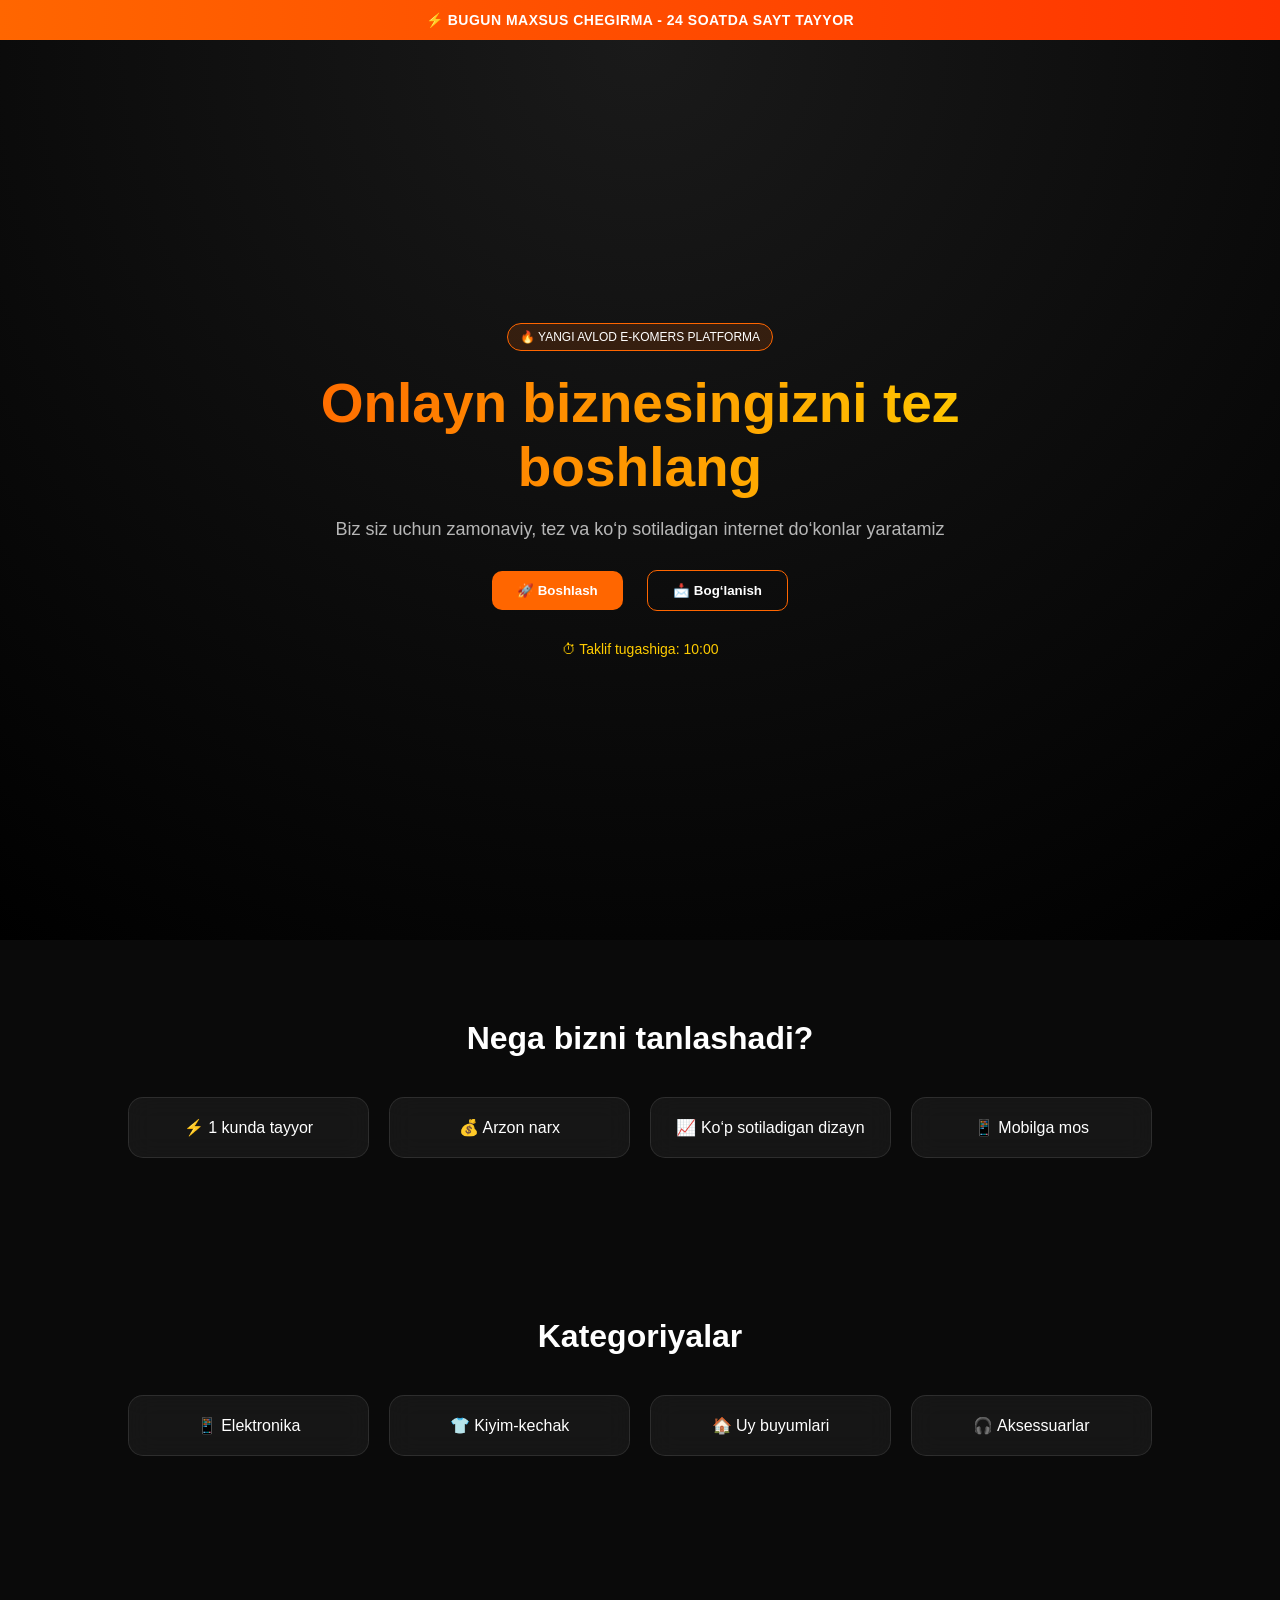
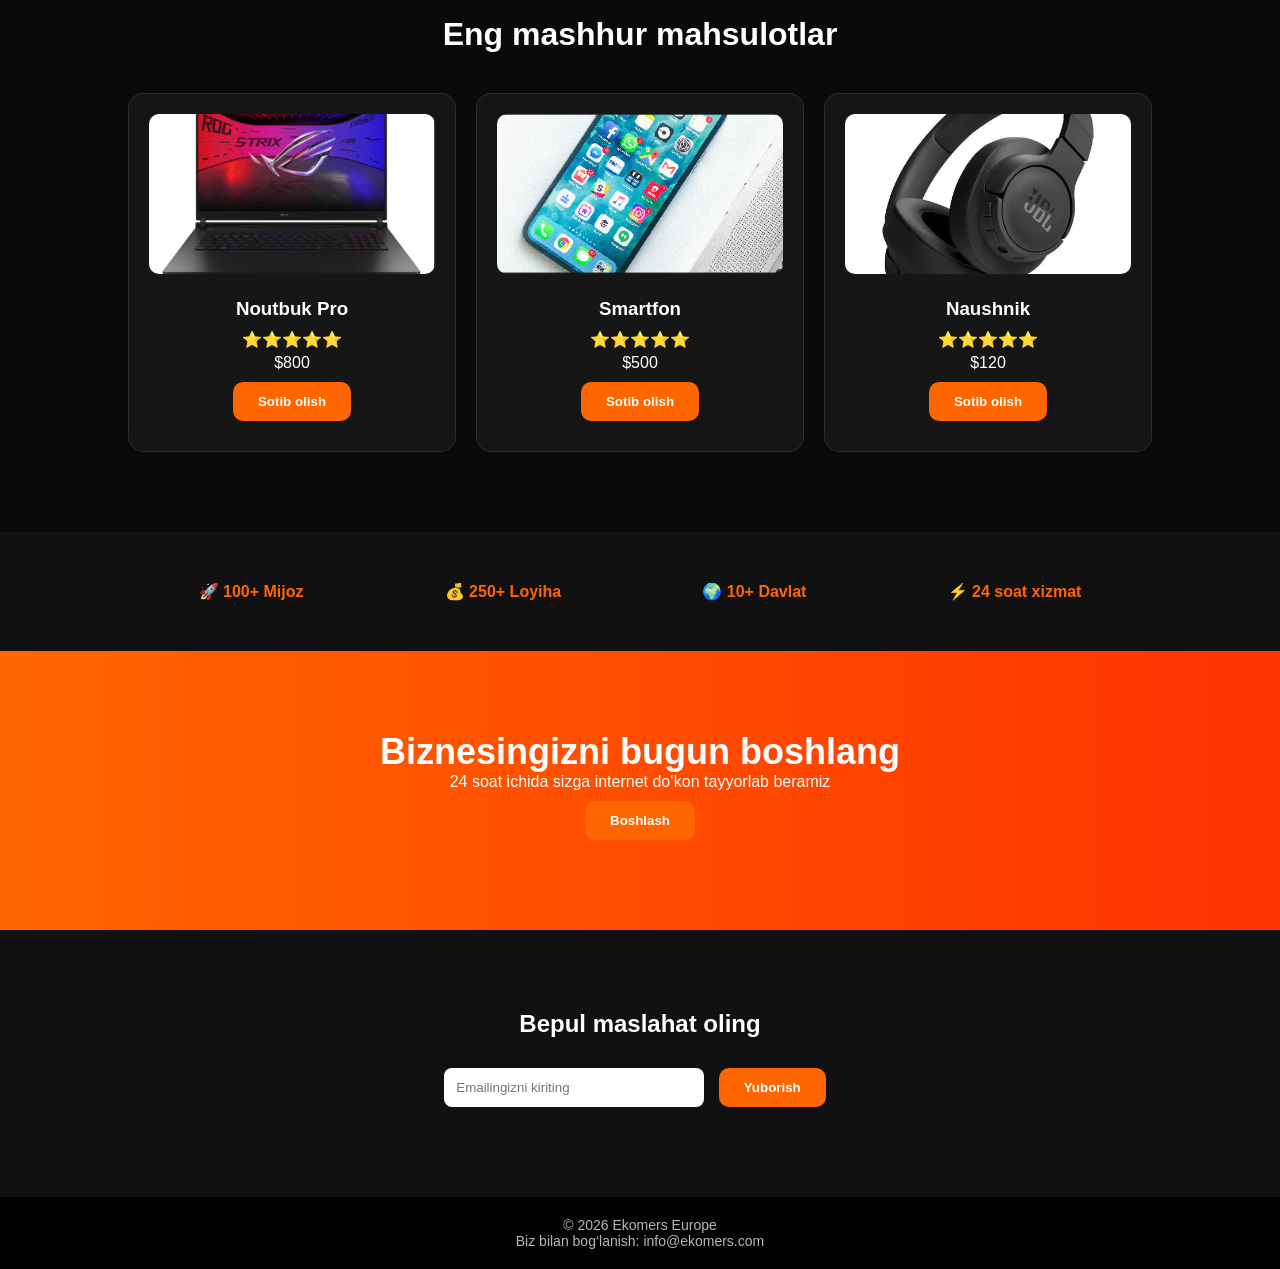
==== index.html @ 68f524a0 "initial commit" ====
<!DOCTYPE html>
<html lang="uz">
<head>
<meta charset="UTF-8">
<title>Ekomers Europe - Biznes Platforma</title>
<link rel="stylesheet" href="main.css">
</head>

<body>

<div class="topbar">
  ⚡ BUGUN MAXSUS CHEGIRMA - 24 SOATDA SAYT TAYYOR
</div>

<section class="hero">

  <div class="hero-content">

    <div class="badge">🔥 YANGI AVLOD E-KOMERS PLATFORMA</div>

    <h1>Onlayn biznesingizni tez boshlang</h1>

    <p>Biz siz uchun zamonaviy, tez va ko‘p sotiladigan internet do‘konlar yaratamiz</p>

    <div class="hero-actions">
      <button onclick="scrollDown()">🚀 Boshlash</button>
      <button class="outline" onclick="contact()">📩 Bog‘lanish</button>
    </div>

    <div class="countdown">
      ⏱ Taklif tugashiga: <span id="timer">10:00</span>
    </div>

  </div>

</section>

<section class="section">
  <h2>Nega bizni tanlashadi?</h2>

  <div class="grid">

    <div class="card">⚡ 1 kunda tayyor</div>
    <div class="card">💰 Arzon narx</div>
    <div class="card">📈 Ko‘p sotiladigan dizayn</div>
    <div class="card">📱 Mobilga mos</div>

  </div>
</section>

<section class="section">
  <h2>Kategoriyalar</h2>

  <div class="grid">

    <div class="card">📱 Elektronika</div>
    <div class="card">👕 Kiyim-kechak</div>
    <div class="card">🏠 Uy buyumlari</div>
    <div class="card">🎧 Aksessuarlar</div>

  </div>
</section>

<section class="section">
  <h2>Eng mashhur mahsulotlar</h2>

  <div class="grid">

    <div class="product">
      <img src="/1.png">
      <h3>Noutbuk Pro</h3>
      <div class="rating">⭐⭐⭐⭐⭐</div>
      <p>$800</p>
      <button onclick="buy('Noutbuk Pro')">Sotib olish</button>
    </div>

    <div class="product">
      <img src="/2.png">
      <h3>Smartfon</h3>
      <div class="rating">⭐⭐⭐⭐⭐</div>
      <p>$500</p>
      <button onclick="buy('Smartfon')">Sotib olish</button>
    </div>

    <div class="product">
      <img src="/3.png">
      <h3>Naushnik</h3>
      <div class="rating">⭐⭐⭐⭐⭐</div>
      <p>$120</p>
      <button onclick="buy('Naushnik')">Sotib olish</button>
    </div>

  </div>
</section>

<section class="stats">
  <div>🚀 100+ Mijoz</div>
  <div>💰 250+ Loyiha</div>
  <div>🌍 10+ Davlat</div>
  <div>⚡ 24 soat xizmat</div>
</section>

<section class="cta">
  <h2>Biznesingizni bugun boshlang</h2>
  <p>24 soat ichida sizga internet do‘kon tayyorlab beramiz</p>
  <button onclick="contact()">Boshlash</button>
</section>

<section class="lead">
  <h2>Bepul maslahat oling</h2>

  <div class="form">
    <input type="email" placeholder="Emailingizni kiriting">
    <button onclick="lead()">Yuborish</button>
  </div>

</section>

<footer>
  <p>© 2026 Ekomers Europe</p>
  <p>Biz bilan bog‘lanish: info@ekomers.com</p>
</footer>

<div id="popup" class="popup"></div>

<script src="script.js"></script>

</body>
</html>
---- main.css ----
* {
  margin: 0;
  padding: 0;
  box-sizing: border-box;
  font-family: Arial, sans-serif;
}

body {
  background: #0a0a0a;
  color: white;
}

.topbar {
  background: linear-gradient(90deg, #ff6600, #ff3300);
  text-align: center;
  padding: 12px;
  font-weight: bold;
  font-size: 14px;
  letter-spacing: 0.5px;
}

.hero {
  height: 100vh;
  display: flex;
  justify-content: center;
  align-items: center;
  text-align: center;
  background: radial-gradient(circle at top, #1a1a1a, #000);
  padding: 20px;
}

.hero-content {
  max-width: 750px;
}

.hero h1 {
  font-size: 55px;
  background: linear-gradient(90deg, #ff6600, #ffcc00);
  -webkit-background-clip: text;
  -webkit-text-fill-color: transparent;
  margin: 20px 0;
}

.hero p {
  opacity: 0.7;
  font-size: 18px;
}

/* BADGE */
.badge {
  display: inline-block;
  padding: 6px 12px;
  background: rgba(255, 102, 0, 0.15);
  border: 1px solid #ff6600;
  border-radius: 20px;
  font-size: 12px;
}

.hero-actions {
  margin-top: 20px;
}

button {
  margin: 10px;
  padding: 12px 25px;
  border: none;
  background: #ff6600;
  color: white;
  border-radius: 10px;
  cursor: pointer;
  transition: 0.3s;
  font-weight: bold;
}

button:hover {
  transform: scale(1.05);
  background: #ff7a1a;
}

.outline {
  background: transparent;
  border: 1px solid #ff6600;
}

.countdown {
  margin-top: 20px;
  font-size: 14px;
  color: #ffcc00;
}

.section {
  padding: 80px 10%;
  text-align: center;
}

.section h2 {
  font-size: 32px;
  margin-bottom: 40px;
}

.grid {
  display: grid;
  grid-template-columns: repeat(auto-fit, minmax(220px, 1fr));
  gap: 20px;
}

.card, .product, .review {
  background: rgba(255, 255, 255, 0.05);
  backdrop-filter: blur(12px);
  border: 1px solid rgba(255, 255, 255, 0.1);
  padding: 20px;
  border-radius: 15px;
  transition: 0.3s;
}

.card:hover, .product:hover, .review:hover {
  transform: translateY(-10px);
  border-color: #ff6600;
}

.product img {
  width: 100%;
  height: 160px;
  object-fit: cover;
  border-radius: 10px;
  margin-bottom: 10px;
}

.product h3 {
  margin: 10px 0;
}

.rating {
  color: gold;
  margin-bottom: 5px;
}

.stats {
  display: flex;
  justify-content: space-around;
  padding: 50px 10%;
  background: #111;
  font-weight: bold;
  color: #ff6600;
  text-align: center;
}

.cta {
  background: linear-gradient(90deg, #ff6600, #ff3300);
  padding: 80px 20px;
  text-align: center;
}

.cta h2 {
  font-size: 36px;
}

.lead {
  padding: 80px 10%;
  text-align: center;
  background: #111;
}

.lead input {
  padding: 12px;
  width: 260px;
  border-radius: 8px;
  border: none;
  outline: none;
}

.form {
  margin-top: 20px;
}


footer {
  background: black;
  text-align: center;
  padding: 20px;
  font-size: 14px;
  opacity: 0.7;
}

.popup {
  position: fixed;
  bottom: 20px;
  right: 20px;
  background: #222;
  padding: 15px 20px;
  border-radius: 10px;
  display: none;
  border-left: 4px solid #ff6600;
}

@media (max-width: 768px) {
  .hero h1 {
    font-size: 35px;
  }

  .stats {
    flex-direction: column;
    gap: 15px;
  }
}
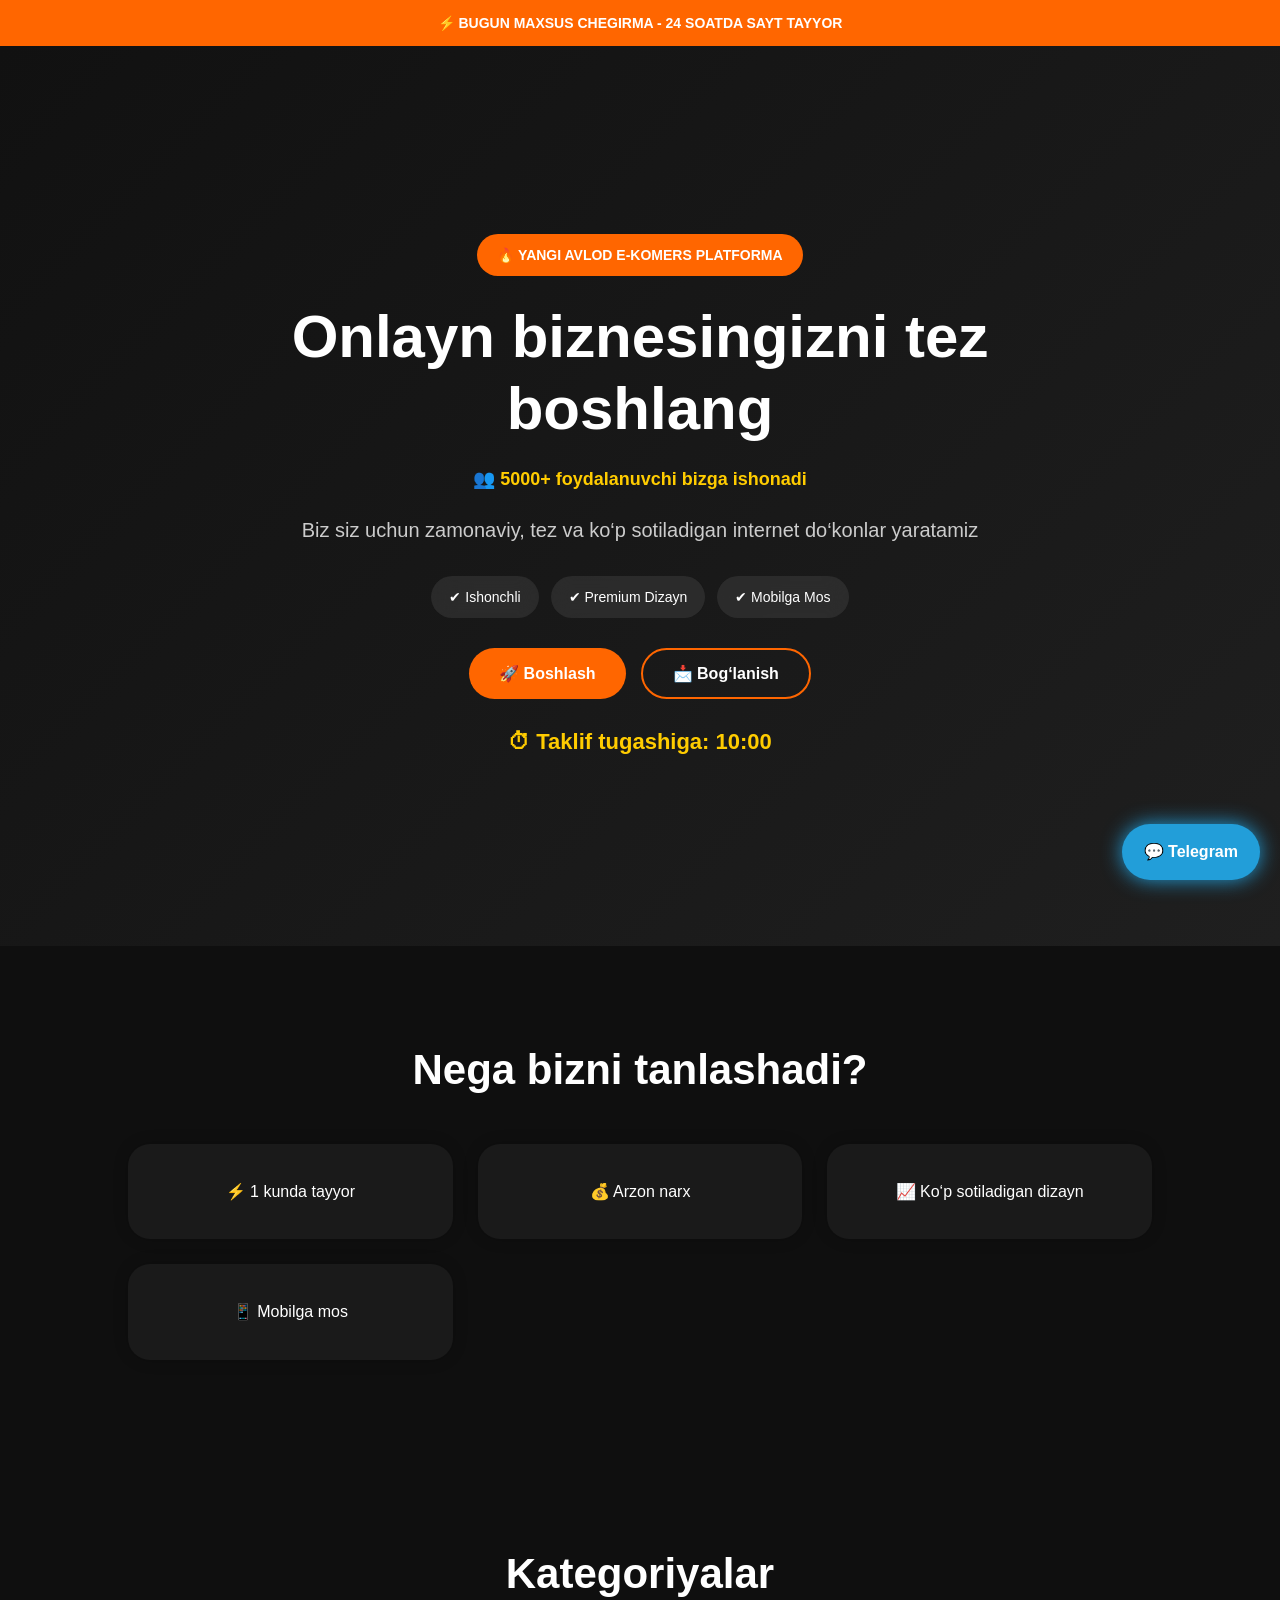
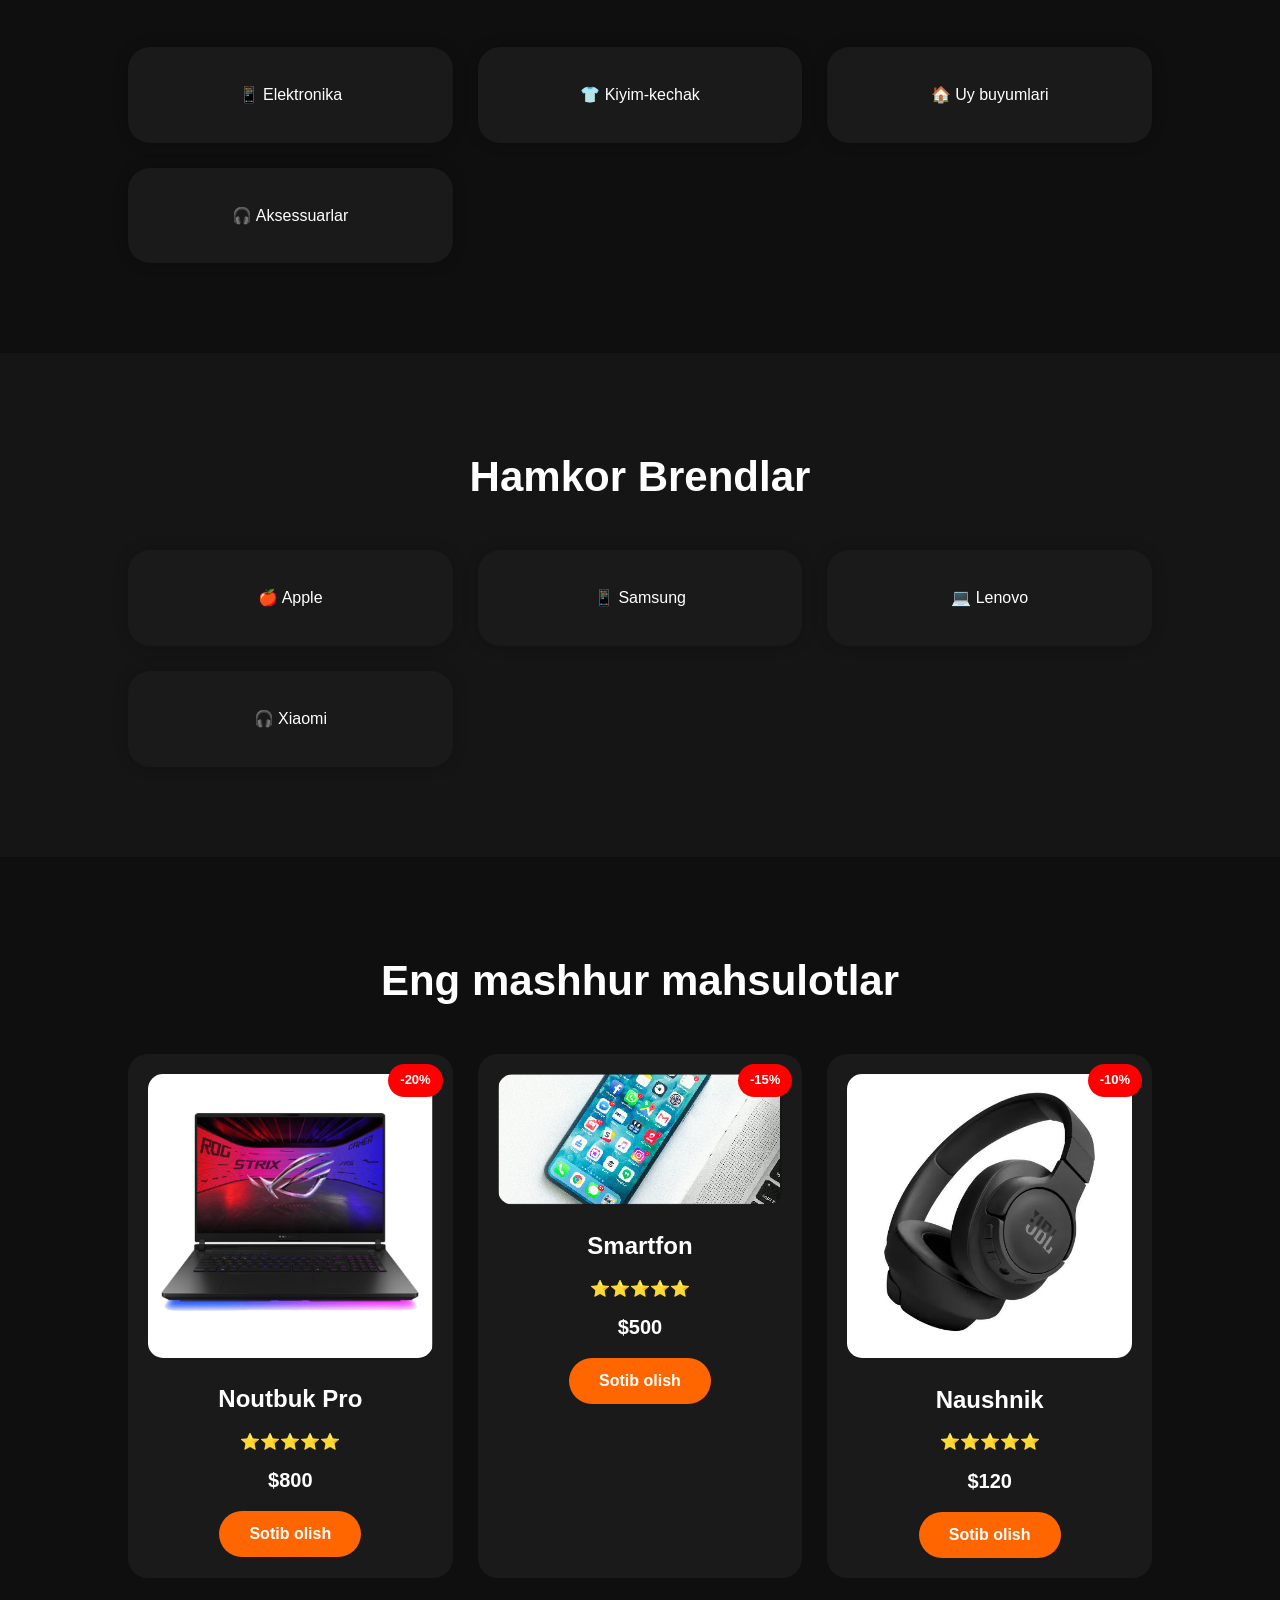
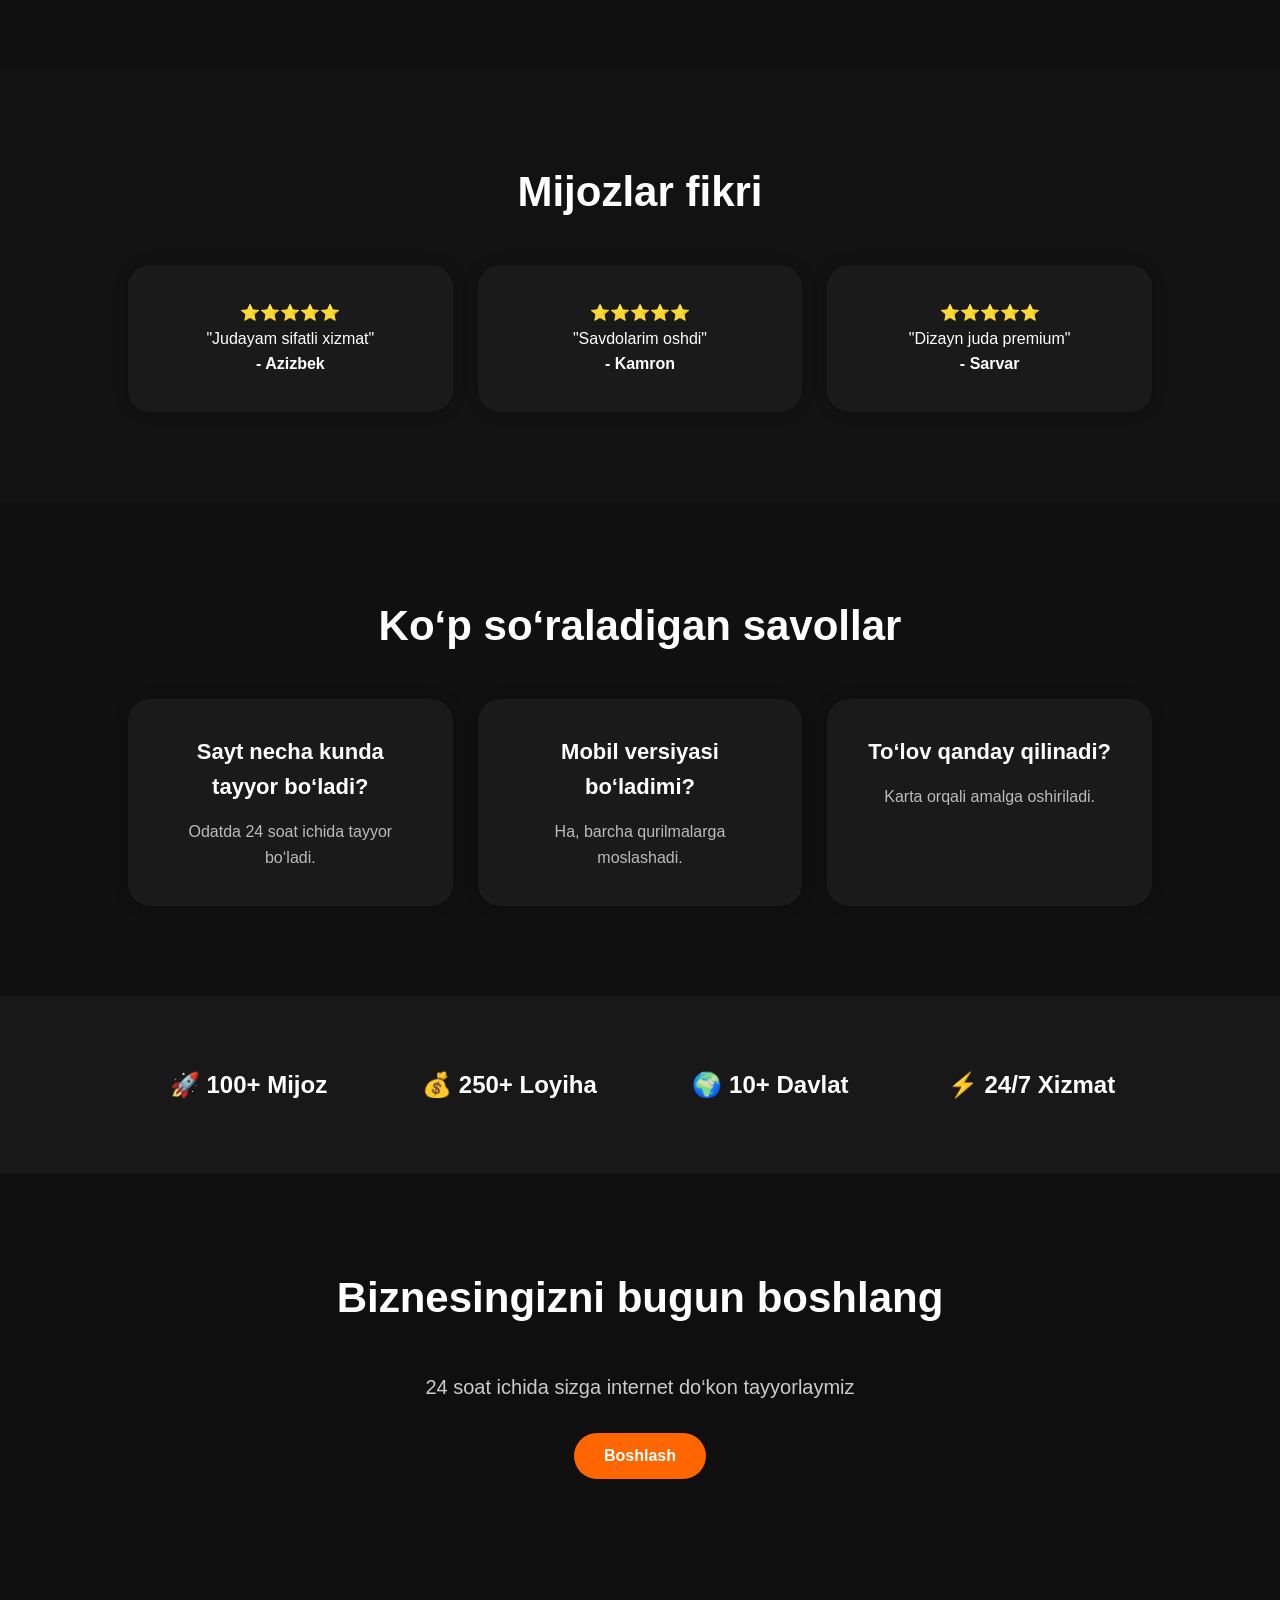
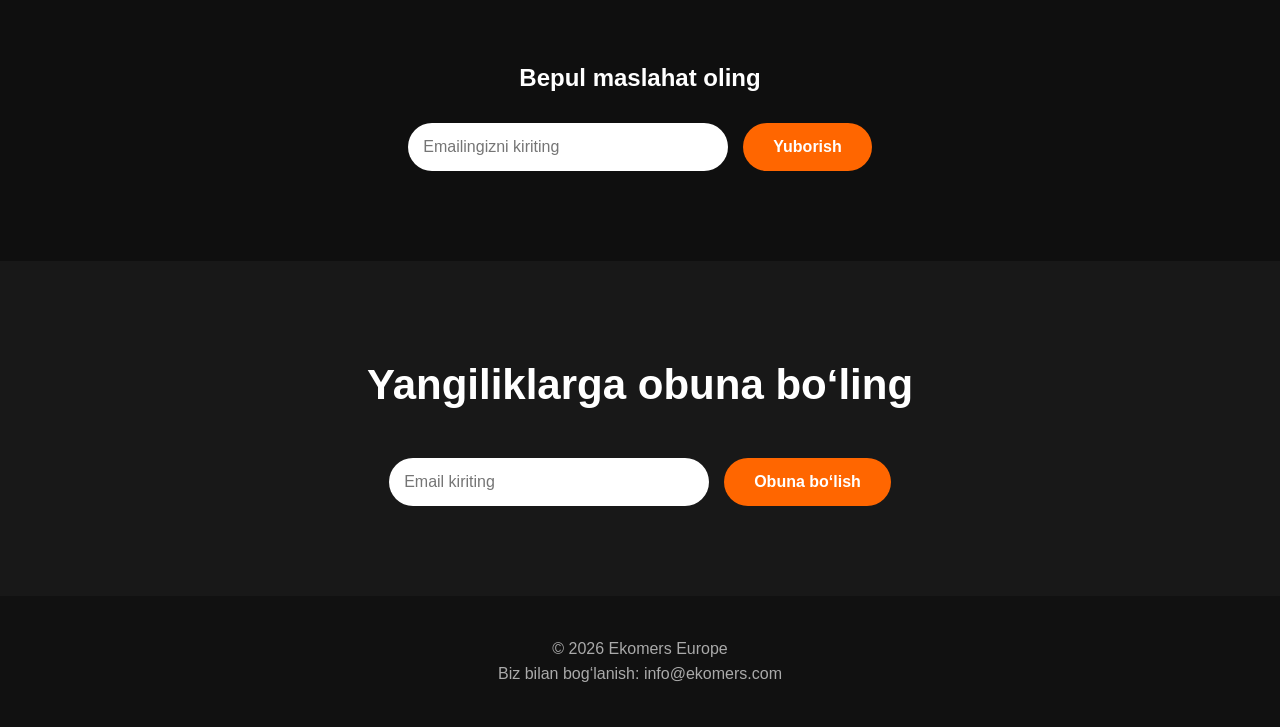
==== commit ed022321: "first commit" ====
--- a/index.html
+++ b/index.html
@@ -1,129 +1,310 @@
 <!DOCTYPE html>
 <html lang="uz">
+
 <head>
-<meta charset="UTF-8">
-<title>Ekomers Europe - Biznes Platforma</title>
-<link rel="stylesheet" href="main.css">
+  <meta charset="UTF-8">
+  <meta name="viewport" content="width=device-width, initial-scale=1.0">
+  <title>Ekomers Europe</title>
+
+  <link rel="stylesheet" href="main.css">
 </head>
 
 <body>
 
-<div class="topbar">
-  ⚡ BUGUN MAXSUS CHEGIRMA - 24 SOATDA SAYT TAYYOR
-</div>
-
-<section class="hero">
-
-  <div class="hero-content">
-
-    <div class="badge">🔥 YANGI AVLOD E-KOMERS PLATFORMA</div>
-
-    <h1>Onlayn biznesingizni tez boshlang</h1>
-
-    <p>Biz siz uchun zamonaviy, tez va ko‘p sotiladigan internet do‘konlar yaratamiz</p>
-
-    <div class="hero-actions">
-      <button onclick="scrollDown()">🚀 Boshlash</button>
-      <button class="outline" onclick="contact()">📩 Bog‘lanish</button>
-    </div>
-
-    <div class="countdown">
-      ⏱ Taklif tugashiga: <span id="timer">10:00</span>
-    </div>
-
+  <div class="topbar">
+    ⚡ BUGUN MAXSUS CHEGIRMA - 24 SOATDA SAYT TAYYOR
   </div>
 
-</section>
-
-<section class="section">
-  <h2>Nega bizni tanlashadi?</h2>
-
-  <div class="grid">
-
-    <div class="card">⚡ 1 kunda tayyor</div>
-    <div class="card">💰 Arzon narx</div>
-    <div class="card">📈 Ko‘p sotiladigan dizayn</div>
-    <div class="card">📱 Mobilga mos</div>
-
-  </div>
-</section>
-
-<section class="section">
-  <h2>Kategoriyalar</h2>
-
-  <div class="grid">
-
-    <div class="card">📱 Elektronika</div>
-    <div class="card">👕 Kiyim-kechak</div>
-    <div class="card">🏠 Uy buyumlari</div>
-    <div class="card">🎧 Aksessuarlar</div>
-
-  </div>
-</section>
-
-<section class="section">
-  <h2>Eng mashhur mahsulotlar</h2>
-
-  <div class="grid">
-
-    <div class="product">
-      <img src="/1.png">
-      <h3>Noutbuk Pro</h3>
-      <div class="rating">⭐⭐⭐⭐⭐</div>
-      <p>$800</p>
-      <button onclick="buy('Noutbuk Pro')">Sotib olish</button>
-    </div>
-
-    <div class="product">
-      <img src="/2.png">
-      <h3>Smartfon</h3>
-      <div class="rating">⭐⭐⭐⭐⭐</div>
-      <p>$500</p>
-      <button onclick="buy('Smartfon')">Sotib olish</button>
-    </div>
-
-    <div class="product">
-      <img src="/3.png">
-      <h3>Naushnik</h3>
-      <div class="rating">⭐⭐⭐⭐⭐</div>
-      <p>$120</p>
-      <button onclick="buy('Naushnik')">Sotib olish</button>
-    </div>
-
-  </div>
-</section>
-
-<section class="stats">
-  <div>🚀 100+ Mijoz</div>
-  <div>💰 250+ Loyiha</div>
-  <div>🌍 10+ Davlat</div>
-  <div>⚡ 24 soat xizmat</div>
-</section>
-
-<section class="cta">
-  <h2>Biznesingizni bugun boshlang</h2>
-  <p>24 soat ichida sizga internet do‘kon tayyorlab beramiz</p>
-  <button onclick="contact()">Boshlash</button>
-</section>
-
-<section class="lead">
-  <h2>Bepul maslahat oling</h2>
-
-  <div class="form">
-    <input type="email" placeholder="Emailingizni kiriting">
-    <button onclick="lead()">Yuborish</button>
-  </div>
-
-</section>
-
-<footer>
-  <p>© 2026 Ekomers Europe</p>
-  <p>Biz bilan bog‘lanish: info@ekomers.com</p>
-</footer>
-
-<div id="popup" class="popup"></div>
-
-<script src="script.js"></script>
+  <section class="hero">
+
+    <div class="hero-content">
+
+      <div class="badge">
+        🔥 YANGI AVLOD E-KOMERS PLATFORMA
+      </div>
+
+      <h1>Onlayn biznesingizni tez boshlang</h1>
+
+      <!-- QO‘SHILDI -->
+      <div class="hero-users">
+        👥 5000+ foydalanuvchi bizga ishonadi
+      </div>
+
+      <p>
+        Biz siz uchun zamonaviy, tez va ko‘p sotiladigan internet do‘konlar yaratamiz
+      </p>
+
+      <div class="hero-badges">
+        <span>✔ Ishonchli</span>
+        <span>✔ Premium Dizayn</span>
+        <span>✔ Mobilga Mos</span>
+      </div>
+
+      <div class="hero-actions">
+        <button onclick="scrollDown()">🚀 Boshlash</button>
+
+        <button class="outline" onclick="contact()">
+          📩 Bog‘lanish
+        </button>
+      </div>
+
+      <div class="countdown">
+        ⏱ Taklif tugashiga:
+        <span id="timer">10:00</span>
+      </div>
+
+    </div>
+
+  </section>
+
+  <section class="section">
+
+    <h2>Nega bizni tanlashadi?</h2>
+
+    <div class="grid">
+
+      <div class="card">⚡ 1 kunda tayyor</div>
+      <div class="card">💰 Arzon narx</div>
+      <div class="card">📈 Ko‘p sotiladigan dizayn</div>
+      <div class="card">📱 Mobilga mos</div>
+
+    </div>
+
+  </section>
+
+  <section class="section">
+
+    <h2>Kategoriyalar</h2>
+
+    <div class="grid">
+
+      <div class="card">📱 Elektronika</div>
+      <div class="card">👕 Kiyim-kechak</div>
+      <div class="card">🏠 Uy buyumlari</div>
+      <div class="card">🎧 Aksessuarlar</div>
+
+    </div>
+
+  </section>
+
+  <!-- QO‘SHILDI -->
+  <section class="brands">
+
+    <h2>Hamkor Brendlar</h2>
+
+    <div class="grid">
+
+      <div class="card">🍎 Apple</div>
+      <div class="card">📱 Samsung</div>
+      <div class="card">💻 Lenovo</div>
+      <div class="card">🎧 Xiaomi</div>
+
+    </div>
+
+  </section>
+
+  <section class="section">
+
+    <h2>Eng mashhur mahsulotlar</h2>
+
+    <div class="grid">
+
+      <div class="product">
+
+        <div class="sale">-20%</div>
+
+        <img src="1.png" alt="Noutbuk">
+
+        <h3>Noutbuk Pro</h3>
+
+        <div class="rating">
+          ⭐⭐⭐⭐⭐
+        </div>
+
+        <p>$800</p>
+
+        <button onclick="buy('Noutbuk Pro')">
+          Sotib olish
+        </button>
+
+      </div>
+
+      <div class="product">
+
+        <div class="sale">-15%</div>
+
+        <img src="2.png" alt="Smartfon">
+
+        <h3>Smartfon</h3>
+
+        <div class="rating">
+          ⭐⭐⭐⭐⭐
+        </div>
+
+        <p>$500</p>
+
+        <button onclick="buy('Smartfon')">
+          Sotib olish
+        </button>
+
+      </div>
+
+      <div class="product">
+
+        <div class="sale">-10%</div>
+
+        <img src="3.png" alt="Naushnik">
+
+        <h3>Naushnik</h3>
+
+        <div class="rating">
+          ⭐⭐⭐⭐⭐
+        </div>
+
+        <p>$120</p>
+
+        <button onclick="buy('Naushnik')">
+          Sotib olish
+        </button>
+
+      </div>
+
+    </div>
+
+  </section>
+
+  <section class="reviews">
+
+    <h2>Mijozlar fikri</h2>
+
+    <div class="grid">
+
+      <div class="card">
+        ⭐⭐⭐⭐⭐
+        <p>"Judayam sifatli xizmat"</p>
+        <strong>- Azizbek</strong>
+      </div>
+
+      <div class="card">
+        ⭐⭐⭐⭐⭐
+        <p>"Savdolarim oshdi"</p>
+        <strong>- Kamron</strong>
+      </div>
+
+      <div class="card">
+        ⭐⭐⭐⭐⭐
+        <p>"Dizayn juda premium"</p>
+        <strong>- Sarvar</strong>
+      </div>
+
+    </div>
+
+  </section>
+
+  <!-- QO‘SHILDI -->
+  <section class="faq">
+
+    <h2>Ko‘p so‘raladigan savollar</h2>
+
+    <div class="grid">
+
+      <div class="card">
+        <h3>Sayt necha kunda tayyor bo‘ladi?</h3>
+        <p>Odatda 24 soat ichida tayyor bo‘ladi.</p>
+      </div>
+
+      <div class="card">
+        <h3>Mobil versiyasi bo‘ladimi?</h3>
+        <p>Ha, barcha qurilmalarga moslashadi.</p>
+      </div>
+
+      <div class="card">
+        <h3>To‘lov qanday qilinadi?</h3>
+        <p>Karta orqali amalga oshiriladi.</p>
+      </div>
+
+    </div>
+
+  </section>
+
+  <section class="stats">
+
+    <div>🚀 100+ Mijoz</div>
+    <div>💰 250+ Loyiha</div>
+    <div>🌍 10+ Davlat</div>
+    <div>⚡ 24/7 Xizmat</div>
+
+  </section>
+
+  <section class="cta">
+
+    <h2>Biznesingizni bugun boshlang</h2>
+
+    <p>
+      24 soat ichida sizga internet do‘kon tayyorlaymiz
+    </p>
+
+    <button onclick="contact()">
+      Boshlash
+    </button>
+
+  </section>
+
+  <section class="lead">
+
+    <h2>Bepul maslahat oling</h2>
+
+    <div class="form">
+
+      <input type="email" placeholder="Emailingizni kiriting">
+
+      <button onclick="lead()">
+        Yuborish
+      </button>
+
+    </div>
+
+  </section>
+
+  <!-- QO‘SHILDI -->
+  <section class="newsletter">
+
+    <h2>Yangiliklarga obuna bo‘ling</h2>
+
+    <div class="form">
+
+      <input type="email" placeholder="Email kiriting">
+
+      <button>
+        Obuna bo‘lish
+      </button>
+
+    </div>
+
+  </section>
+
+  <footer>
+
+    <p>© 2026 Ekomers Europe</p>
+
+    <p>
+      Biz bilan bog‘lanish:
+      info@ekomers.com
+    </p>
+
+  </footer>
+
+  <a href="#" class="telegram-btn">
+    💬 Telegram
+  </a>
+
+  <!-- QO‘SHILDI -->
+  <button id="topBtn" onclick="topFunction()">
+    ↑
+  </button>
+
+  <script src="script.js"></script>
 
 </body>
+
 </html>
--- a/main.css
+++ b/main.css
@@ -1,205 +1,373 @@
-* {
-  margin: 0;
-  padding: 0;
-  box-sizing: border-box;
-  font-family: Arial, sans-serif;
-}
-
-body {
-  background: #0a0a0a;
-  color: white;
-}
-
-.topbar {
-  background: linear-gradient(90deg, #ff6600, #ff3300);
-  text-align: center;
-  padding: 12px;
-  font-weight: bold;
-  font-size: 14px;
-  letter-spacing: 0.5px;
-}
-
-.hero {
-  height: 100vh;
-  display: flex;
-  justify-content: center;
-  align-items: center;
-  text-align: center;
-  background: radial-gradient(circle at top, #1a1a1a, #000);
-  padding: 20px;
-}
-
-.hero-content {
-  max-width: 750px;
-}
-
-.hero h1 {
-  font-size: 55px;
-  background: linear-gradient(90deg, #ff6600, #ffcc00);
-  -webkit-background-clip: text;
-  -webkit-text-fill-color: transparent;
-  margin: 20px 0;
-}
-
-.hero p {
-  opacity: 0.7;
-  font-size: 18px;
-}
-
-/* BADGE */
-.badge {
-  display: inline-block;
-  padding: 6px 12px;
-  background: rgba(255, 102, 0, 0.15);
-  border: 1px solid #ff6600;
-  border-radius: 20px;
-  font-size: 12px;
-}
-
-.hero-actions {
-  margin-top: 20px;
-}
-
-button {
-  margin: 10px;
-  padding: 12px 25px;
-  border: none;
-  background: #ff6600;
-  color: white;
-  border-radius: 10px;
-  cursor: pointer;
-  transition: 0.3s;
-  font-weight: bold;
-}
-
-button:hover {
-  transform: scale(1.05);
-  background: #ff7a1a;
-}
-
-.outline {
-  background: transparent;
-  border: 1px solid #ff6600;
-}
-
-.countdown {
-  margin-top: 20px;
-  font-size: 14px;
-  color: #ffcc00;
-}
-
-.section {
-  padding: 80px 10%;
-  text-align: center;
-}
-
-.section h2 {
-  font-size: 32px;
-  margin-bottom: 40px;
-}
-
-.grid {
-  display: grid;
-  grid-template-columns: repeat(auto-fit, minmax(220px, 1fr));
-  gap: 20px;
-}
-
-.card, .product, .review {
-  background: rgba(255, 255, 255, 0.05);
-  backdrop-filter: blur(12px);
-  border: 1px solid rgba(255, 255, 255, 0.1);
-  padding: 20px;
-  border-radius: 15px;
-  transition: 0.3s;
-}
-
-.card:hover, .product:hover, .review:hover {
-  transform: translateY(-10px);
-  border-color: #ff6600;
-}
-
-.product img {
-  width: 100%;
-  height: 160px;
-  object-fit: cover;
-  border-radius: 10px;
-  margin-bottom: 10px;
-}
-
-.product h3 {
-  margin: 10px 0;
-}
-
-.rating {
-  color: gold;
-  margin-bottom: 5px;
-}
-
-.stats {
-  display: flex;
-  justify-content: space-around;
-  padding: 50px 10%;
-  background: #111;
-  font-weight: bold;
-  color: #ff6600;
-  text-align: center;
-}
-
-.cta {
-  background: linear-gradient(90deg, #ff6600, #ff3300);
-  padding: 80px 20px;
-  text-align: center;
-}
-
-.cta h2 {
-  font-size: 36px;
-}
-
-.lead {
-  padding: 80px 10%;
-  text-align: center;
-  background: #111;
-}
-
-.lead input {
-  padding: 12px;
-  width: 260px;
-  border-radius: 8px;
-  border: none;
-  outline: none;
-}
-
-.form {
-  margin-top: 20px;
-}
-
-
-footer {
-  background: black;
-  text-align: center;
-  padding: 20px;
-  font-size: 14px;
-  opacity: 0.7;
-}
-
-.popup {
-  position: fixed;
-  bottom: 20px;
-  right: 20px;
-  background: #222;
-  padding: 15px 20px;
-  border-radius: 10px;
-  display: none;
-  border-left: 4px solid #ff6600;
-}
-
-@media (max-width: 768px) {
-  .hero h1 {
-    font-size: 35px;
-  }
-
-  .stats {
-    flex-direction: column;
-    gap: 15px;
-  }
+*{
+margin:0;
+padding:0;
+box-sizing:border-box;
+font-family:Arial, sans-serif;
+scroll-behavior:smooth;
+}
+
+body{
+background:#0f0f0f;
+color:white;
+line-height:1.6;
+}
+
+/* TOPBAR */
+
+.topbar{
+background:#ff6600;
+padding:12px;
+text-align:center;
+font-weight:bold;
+font-size:14px;
+}
+
+/* HERO */
+
+.hero{
+height:100vh;
+display:flex;
+justify-content:center;
+align-items:center;
+text-align:center;
+padding:20px;
+background:linear-gradient(135deg,#111,#1f1f1f);
+}
+
+.hero-content{
+max-width:750px;
+}
+
+.badge{
+display:inline-block;
+padding:10px 20px;
+background:#ff6600;
+border-radius:40px;
+font-size:14px;
+font-weight:bold;
+margin-bottom:25px;
+}
+
+.hero h1{
+font-size:60px;
+margin-bottom:20px;
+line-height:1.2;
+}
+
+.hero-users{
+margin-bottom:20px;
+font-size:18px;
+color:#ffcc00;
+font-weight:bold;
+}
+
+.hero p{
+font-size:20px;
+color:#ccc;
+margin-bottom:30px;
+}
+
+.hero-badges{
+display:flex;
+justify-content:center;
+gap:12px;
+flex-wrap:wrap;
+margin-bottom:30px;
+}
+
+.hero-badges span{
+background:#ffffff15;
+padding:10px 18px;
+border-radius:30px;
+font-size:14px;
+backdrop-filter:blur(10px);
+}
+
+.hero-actions{
+display:flex;
+justify-content:center;
+gap:15px;
+flex-wrap:wrap;
+margin-bottom:25px;
+}
+
+button{
+padding:14px 30px;
+border:none;
+border-radius:40px;
+background:#ff6600;
+color:white;
+font-size:16px;
+cursor:pointer;
+transition:0.3s;
+font-weight:bold;
+}
+
+button:hover{
+transform:translateY(-3px);
+}
+
+.outline{
+background:transparent;
+border:2px solid #ff6600;
+}
+
+.countdown{
+font-size:22px;
+font-weight:bold;
+color:#ffcc00;
+}
+
+/* GENERAL SECTION */
+
+.section,
+.reviews,
+.faq,
+.newsletter,
+.brands,
+.cta,
+.lead{
+padding:90px 10%;
+text-align:center;
+}
+
+.section h2,
+.reviews h2,
+.faq h2,
+.newsletter h2,
+.brands h2,
+.cta h2{
+font-size:42px;
+margin-bottom:40px;
+}
+
+/* GRID */
+
+.grid{
+display:grid;
+grid-template-columns:repeat(auto-fit,minmax(240px,1fr));
+gap:25px;
+}
+
+/* CARD */
+
+.card{
+background:#1a1a1a;
+padding:35px;
+border-radius:22px;
+transition:0.3s;
+box-shadow:0 0 15px rgba(0,0,0,0.2);
+}
+
+.card:hover{
+transform:translateY(-8px);
+background:#202020;
+}
+
+/* PRODUCTS */
+
+.product{
+background:#1a1a1a;
+padding:20px;
+border-radius:20px;
+position:relative;
+overflow:hidden;
+transition:0.3s;
+}
+
+.product:hover{
+transform:translateY(-10px) scale(1.03);
+}
+
+.product img{
+width:100%;
+border-radius:15px;
+margin-bottom:15px;
+}
+
+.product h3{
+margin-bottom:10px;
+font-size:24px;
+}
+
+.rating{
+margin-bottom:10px;
+}
+
+.product p{
+font-size:20px;
+margin-bottom:15px;
+font-weight:bold;
+}
+
+.sale{
+position:absolute;
+top:10px;
+right:10px;
+background:red;
+padding:6px 12px;
+border-radius:20px;
+font-size:13px;
+font-weight:bold;
+}
+
+/* REVIEWS */
+
+.reviews{
+background:#121212;
+}
+
+/* FAQ */
+
+.faq{
+background:#101010;
+}
+
+.faq .card h3{
+margin-bottom:15px;
+font-size:22px;
+}
+
+.faq .card p{
+color:#bbb;
+}
+
+/* BRANDS */
+
+.brands{
+background:#151515;
+}
+
+/* STATS */
+
+.stats{
+display:grid;
+grid-template-columns:repeat(auto-fit,minmax(200px,1fr));
+gap:20px;
+padding:70px 10%;
+background:#181818;
+text-align:center;
+font-size:24px;
+font-weight:bold;
+}
+
+/* CTA */
+
+.cta p{
+font-size:20px;
+color:#ccc;
+margin-bottom:30px;
+}
+
+/* FORM */
+
+.form{
+display:flex;
+justify-content:center;
+gap:15px;
+flex-wrap:wrap;
+margin-top:25px;
+}
+
+input{
+padding:15px;
+width:320px;
+border:none;
+border-radius:40px;
+outline:none;
+font-size:16px;
+}
+
+/* NEWSLETTER */
+
+.newsletter{
+background:#181818;
+}
+
+/* FOOTER */
+
+footer{
+padding:40px;
+background:#111;
+text-align:center;
+color:#aaa;
+}
+
+/* TELEGRAM BUTTON */
+
+.telegram-btn{
+position:fixed;
+right:20px;
+bottom:20px;
+background:#229ED9;
+color:white;
+padding:15px 22px;
+border-radius:50px;
+text-decoration:none;
+font-weight:bold;
+box-shadow:0 0 20px #229ED9;
+z-index:999;
+}
+
+/* TOP BUTTON */
+
+#topBtn{
+position:fixed;
+bottom:90px;
+right:20px;
+width:55px;
+height:55px;
+border:none;
+border-radius:50%;
+background:#ff6600;
+color:white;
+font-size:22px;
+cursor:pointer;
+display:none;
+box-shadow:0 0 20px #ff6600;
+z-index:999;
+}
+
+#topBtn:hover{
+transform:scale(1.1);
+}
+
+/* MOBILE */
+
+@media(max-width:768px){
+
+.hero{
+height:auto;
+padding:100px 20px;
+}
+
+.hero h1{
+font-size:38px;
+}
+
+.hero p{
+font-size:16px;
+}
+
+.hero-users{
+font-size:15px;
+}
+
+.section h2,
+.reviews h2,
+.faq h2,
+.newsletter h2,
+.brands h2,
+.cta h2{
+font-size:30px;
+}
+
+.stats{
+font-size:18px;
+}
+
+input{
+width:100%;
+}
+
 }
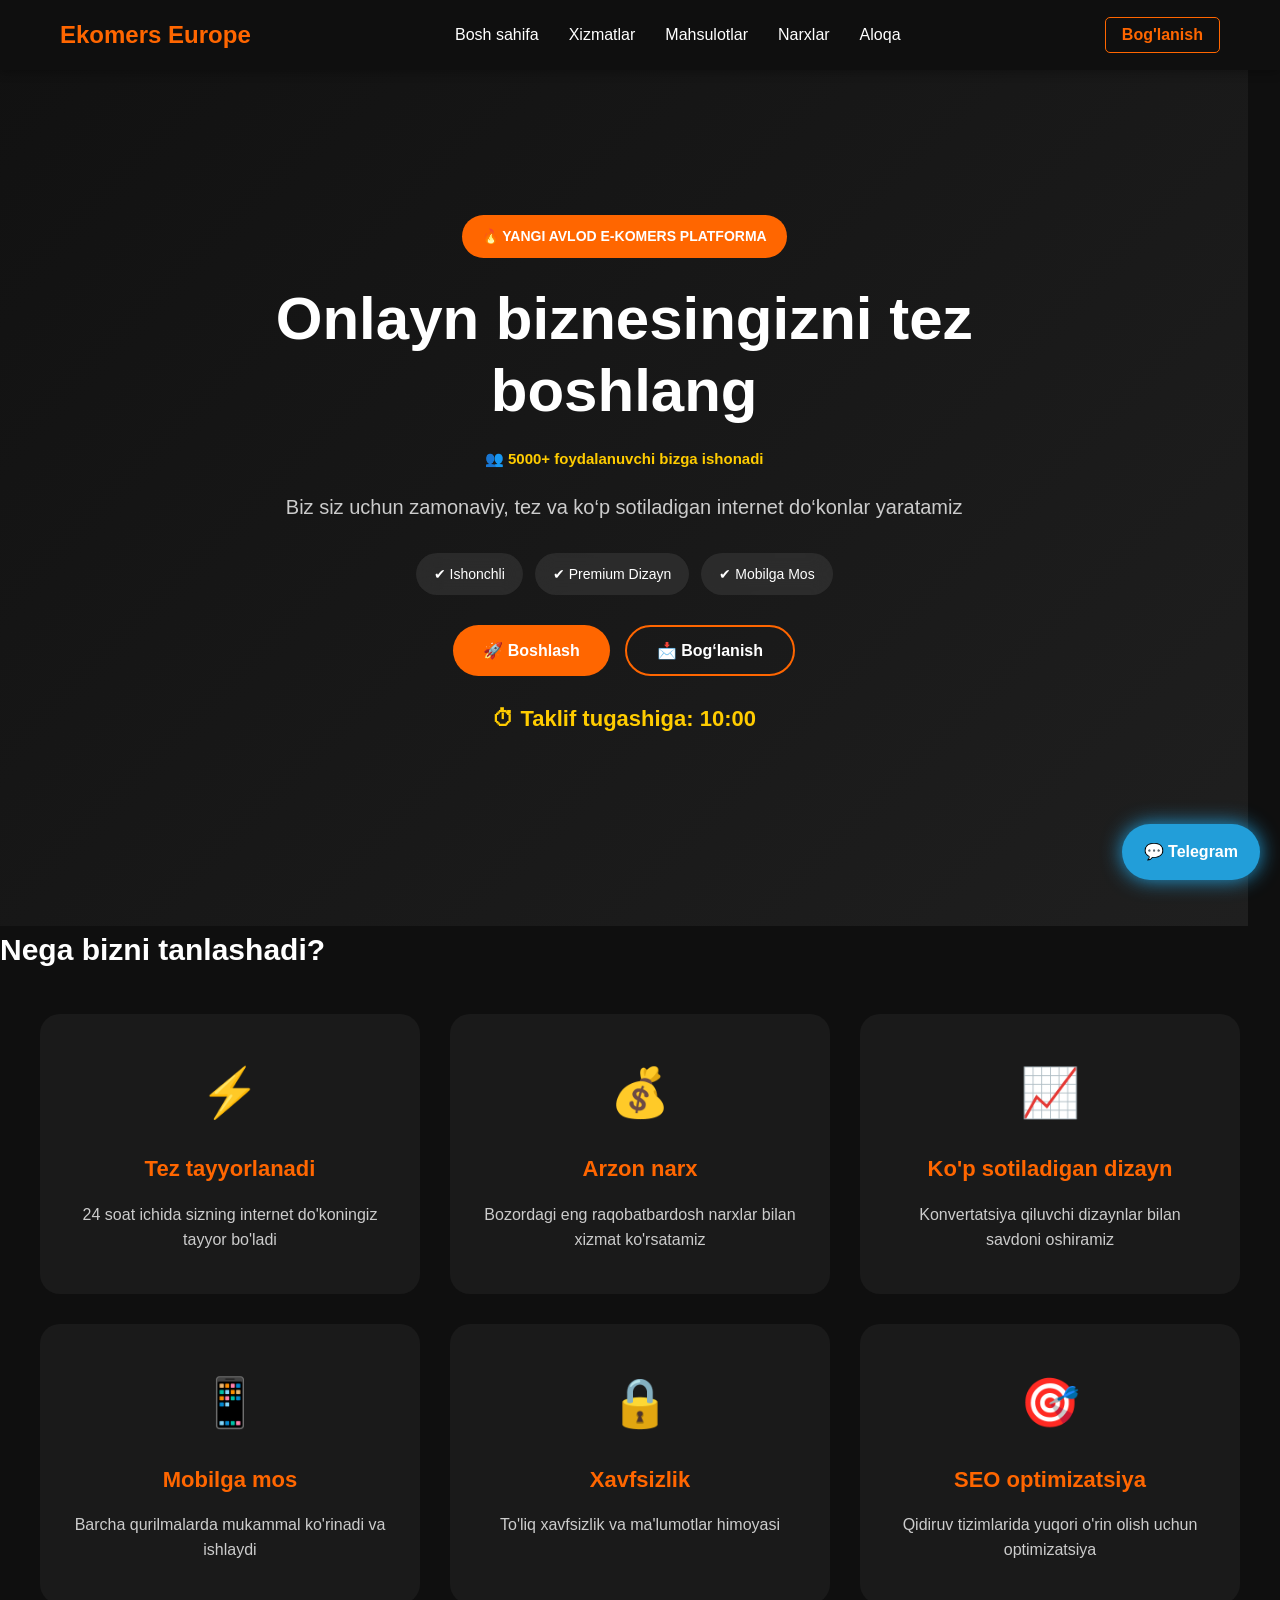
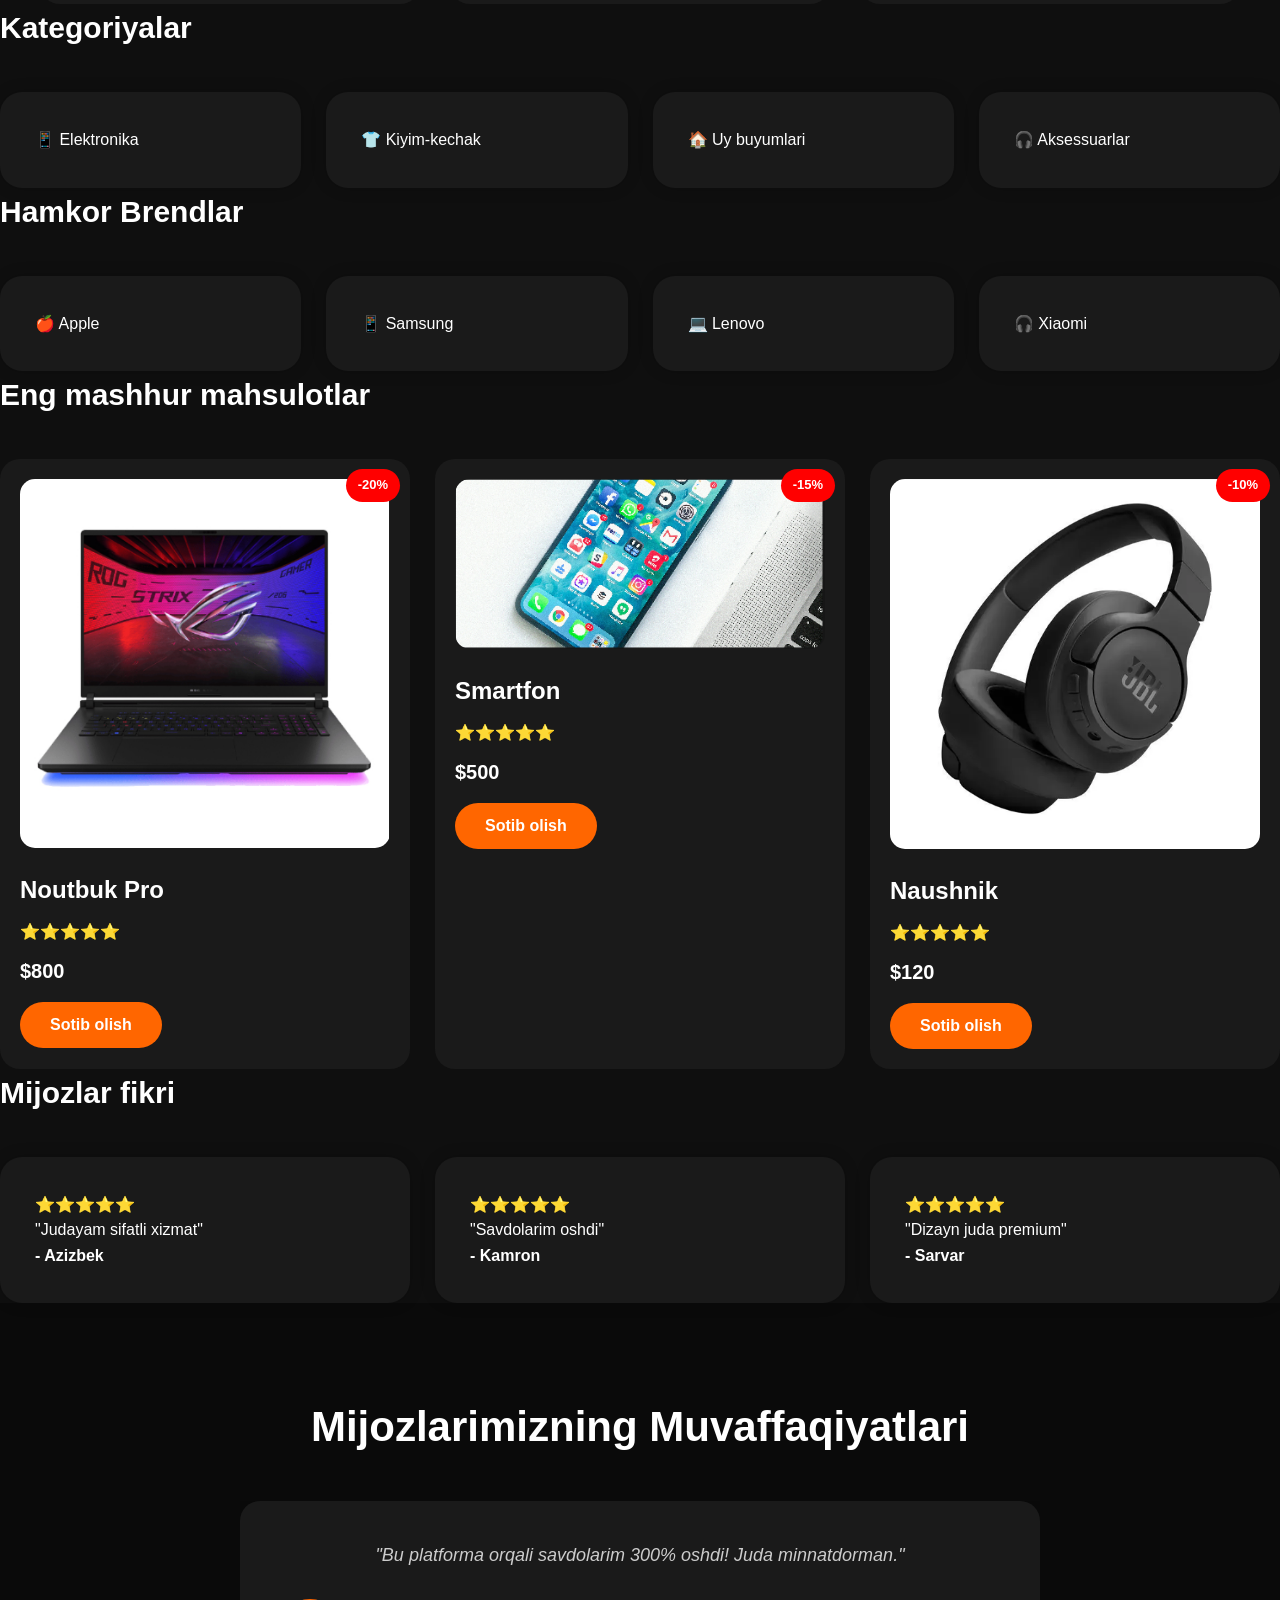
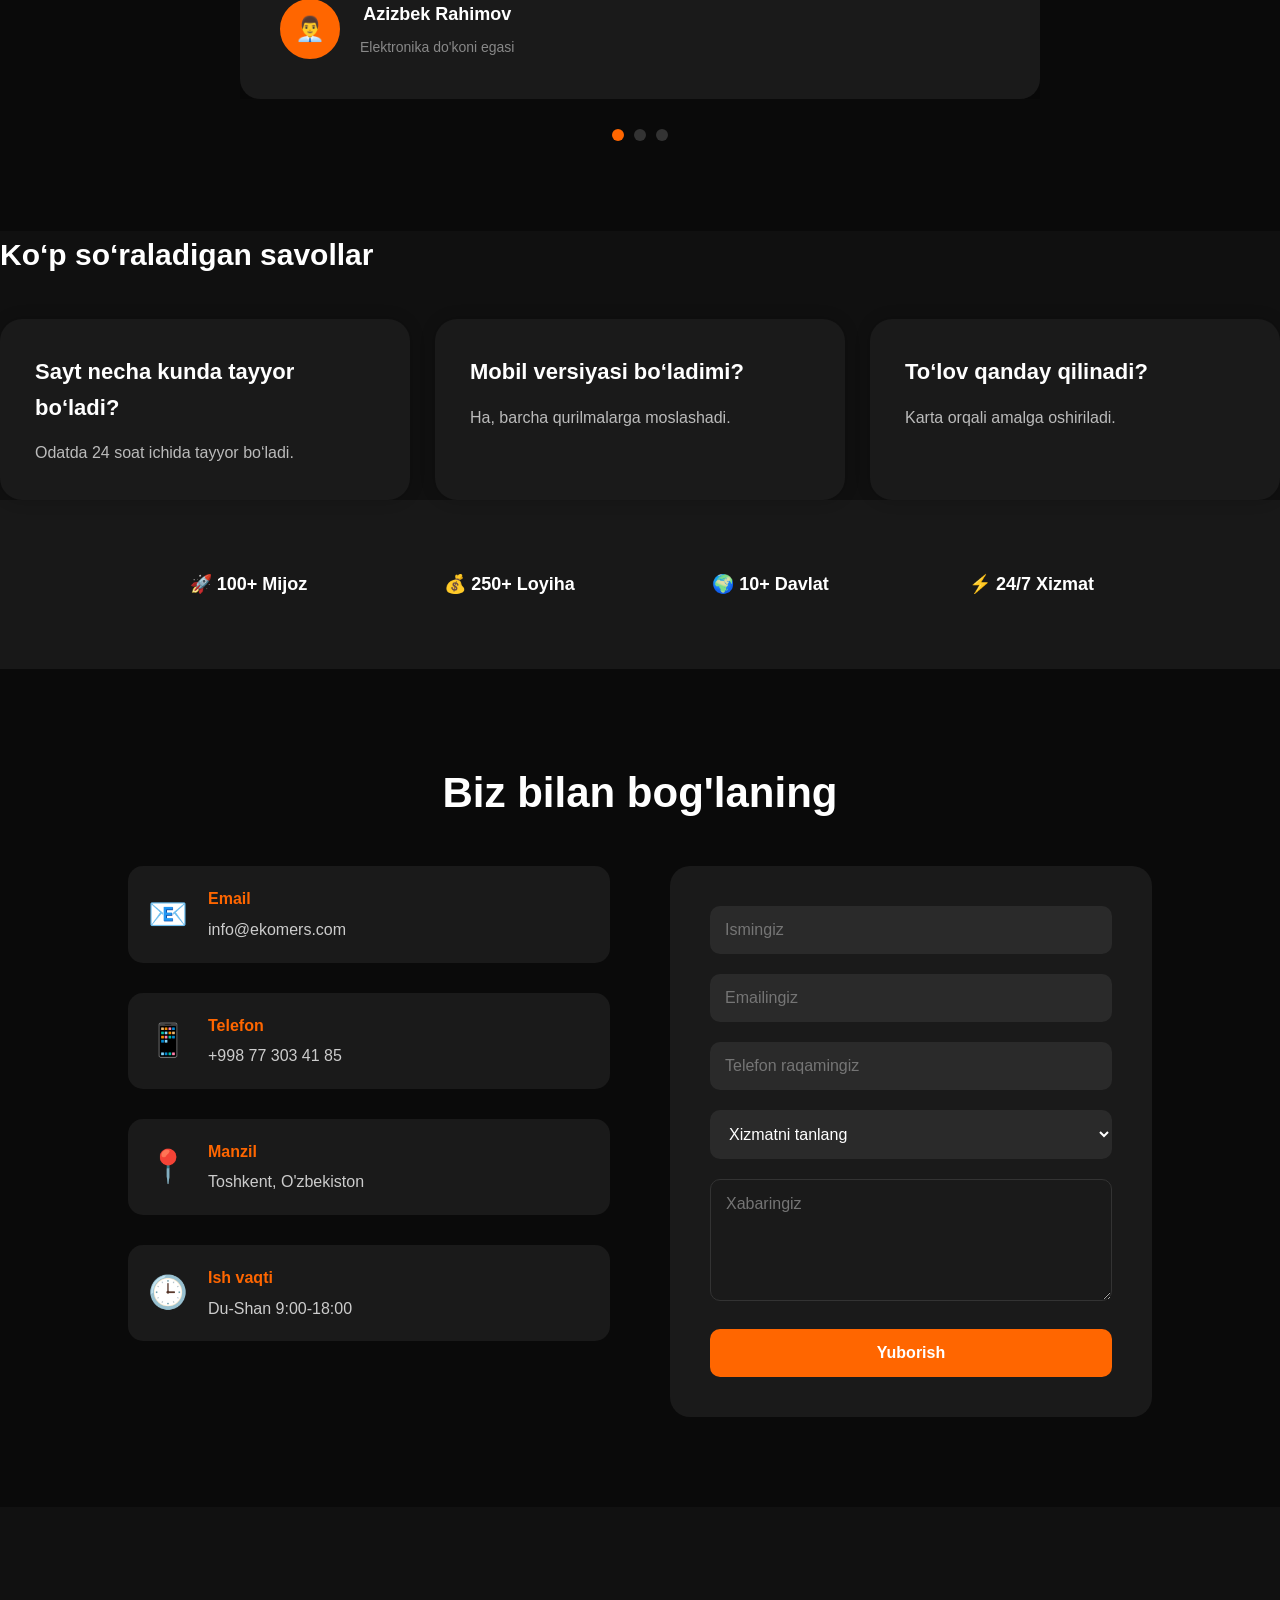
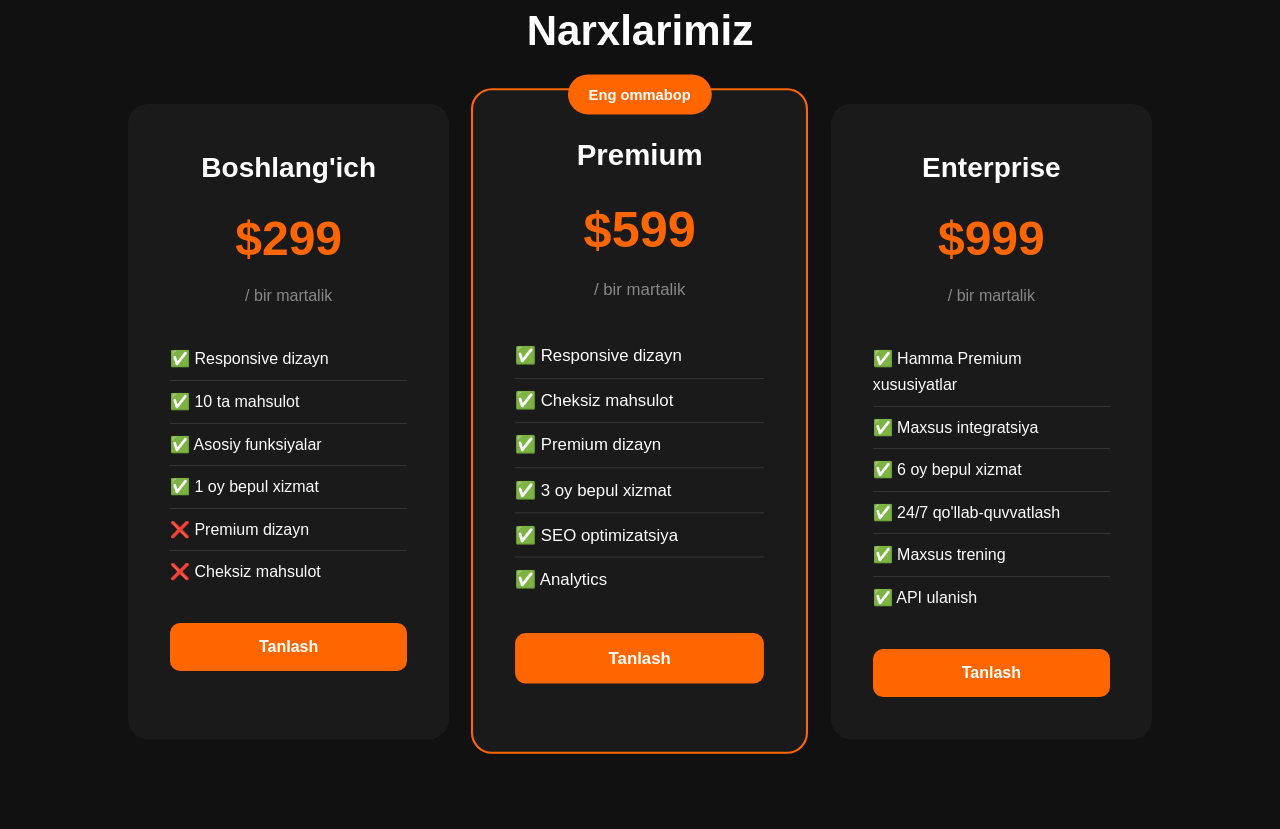
==== commit 3349f9e2: "ultra go Co-authored-by: Copilot <copilot@github.com>" ====
--- a/index.html
+++ b/index.html
@@ -11,11 +11,38 @@
 
 <body>
 
+  <!-- Navigation Header -->
+  <header class="header">
+    <div class="nav-container">
+      <div class="logo">
+        <h2>Ekomers Europe</h2>
+      </div>
+      <nav class="navigation">
+        <ul>
+          <li><a href="#hero">Bosh sahifa</a></li>
+          <li><a href="#features">Xizmatlar</a></li>
+          <li><a href="#products">Mahsulotlar</a></li>
+          <li><a href="#pricing">Narxlar</a></li>
+          <li><a href="#contact">Aloqa</a></li>
+        </ul>
+      </nav>
+      <div class="nav-actions">
+        <button class="login-btn" onclick="contact()">Bog'lanish</button>
+      </div>
+      <div class="mobile-menu-toggle" onclick="toggleMobileMenu()">
+        <span></span>
+        <span></span>
+        <span></span>
+      </div>
+    </div>
+  </header>
+
   <div class="topbar">
     ⚡ BUGUN MAXSUS CHEGIRMA - 24 SOATDA SAYT TAYYOR
+    <span class="close-btn" onclick="closeTopbar()">×</span>
   </div>
 
-  <section class="hero">
+  <section class="hero" id="hero">
 
     <div class="hero-content">
 
@@ -57,16 +84,47 @@
 
   </section>
 
-  <section class="section">
+  <section class="section" id="features">
 
     <h2>Nega bizni tanlashadi?</h2>
 
-    <div class="grid">
-
-      <div class="card">⚡ 1 kunda tayyor</div>
-      <div class="card">💰 Arzon narx</div>
-      <div class="card">📈 Ko‘p sotiladigan dizayn</div>
-      <div class="card">📱 Mobilga mos</div>
+    <div class="features-grid">
+
+      <div class="feature-card">
+        <div class="feature-icon">⚡</div>
+        <h3>Tez tayyorlanadi</h3>
+        <p>24 soat ichida sizning internet do'koningiz tayyor bo'ladi</p>
+      </div>
+
+      <div class="feature-card">
+        <div class="feature-icon">💰</div>
+        <h3>Arzon narx</h3>
+        <p>Bozordagi eng raqobatbardosh narxlar bilan xizmat ko'rsatamiz</p>
+      </div>
+
+      <div class="feature-card">
+        <div class="feature-icon">📈</div>
+        <h3>Ko'p sotiladigan dizayn</h3>
+        <p>Konvertatsiya qiluvchi dizaynlar bilan savdoni oshiramiz</p>
+      </div>
+
+      <div class="feature-card">
+        <div class="feature-icon">📱</div>
+        <h3>Mobilga mos</h3>
+        <p>Barcha qurilmalarda mukammal ko'rinadi va ishlaydi</p>
+      </div>
+
+      <div class="feature-card">
+        <div class="feature-icon">🔒</div>
+        <h3>Xavfsizlik</h3>
+        <p>To'liq xavfsizlik va ma'lumotlar himoyasi</p>
+      </div>
+
+      <div class="feature-card">
+        <div class="feature-icon">🎯</div>
+        <h3>SEO optimizatsiya</h3>
+        <p>Qidiruv tizimlarida yuqori o'rin olish uchun optimizatsiya</p>
+      </div>
 
     </div>
 
@@ -103,7 +161,7 @@
 
   </section>
 
-  <section class="section">
+  <section class="section" id="products">
 
     <h2>Eng mashhur mahsulotlar</h2>
 
@@ -202,7 +260,63 @@
   </section>
 
   <!-- QO‘SHILDI -->
-  <section class="faq">
+  <section class="testimonials">
+
+    <h2>Mijozlarimizning Muvaffaqiyatlari</h2>
+
+    <div class="testimonial-slider">
+
+      <div class="testimonial active">
+        <div class="testimonial-content">
+          <p>"Bu platforma orqali savdolarim 300% oshdi! Juda minnatdorman."</p>
+          <div class="client-info">
+            <div class="client-avatar">👨‍💼</div>
+            <div>
+              <strong>Azizbek Rahimov</strong>
+              <span>Elektronika do'koni egasi</span>
+            </div>
+          </div>
+        </div>
+      </div>
+
+      <div class="testimonial">
+        <div class="testimonial-content">
+          <p>"24 soat ichida saytim tayyor bo'ldi. Professional xizmat!"</p>
+          <div class="client-info">
+            <div class="client-avatar">👩‍💻</div>
+            <div>
+              <strong>Malika Karimova</strong>
+              <span>Kiyim-kechak biznesi</span>
+            </div>
+          </div>
+        </div>
+      </div>
+
+      <div class="testimonial">
+        <div class="testimonial-content">
+          <p>"Mobil versiyasi juda yaxshi ishlaydi. Mijozlarim xursand."</p>
+          <div class="client-info">
+            <div class="client-avatar">👨‍🔧</div>
+            <div>
+              <strong>Jamshid Aliyev</strong>
+              <span>Uy buyumlari sotuvchisi</span>
+            </div>
+          </div>
+        </div>
+      </div>
+
+    </div>
+
+    <div class="slider-dots">
+      <span class="dot active" onclick="showTestimonial(0)"></span>
+      <span class="dot" onclick="showTestimonial(1)"></span>
+      <span class="dot" onclick="showTestimonial(2)"></span>
+    </div>
+
+  </section>
+
+  <!-- QO‘SHILDI -->
+  <section class="faq" id="faq">
 
     <h2>Ko‘p so‘raladigan savollar</h2>
 
@@ -236,63 +350,140 @@
 
   </section>
 
-  <section class="cta">
-
-    <h2>Biznesingizni bugun boshlang</h2>
-
-    <p>
-      24 soat ichida sizga internet do‘kon tayyorlaymiz
-    </p>
-
-    <button onclick="contact()">
-      Boshlash
-    </button>
-
-  </section>
-
-  <section class="lead">
-
-    <h2>Bepul maslahat oling</h2>
-
-    <div class="form">
-
-      <input type="email" placeholder="Emailingizni kiriting">
-
-      <button onclick="lead()">
-        Yuborish
-      </button>
+  <!-- Contact Section -->
+  <section class="contact" id="contact">
+
+    <h2>Biz bilan bog'laning</h2>
+
+    <div class="contact-container">
+
+      <div class="contact-info">
+        <div class="contact-item">
+          <div class="contact-icon">📧</div>
+          <div>
+            <h4>Email</h4>
+            <p>info@ekomers.com</p>
+          </div>
+        </div>
+        <div class="contact-item">
+          <div class="contact-icon">📱</div>
+          <div>
+            <h4>Telefon</h4>
+            <p>+998 77 303 41 85</p>
+          </div>
+        </div>
+        <div class="contact-item">
+          <div class="contact-icon">📍</div>
+          <div>
+            <h4>Manzil</h4>
+            <p>Toshkent, O'zbekiston</p>
+          </div>
+        </div>
+        <div class="contact-item">
+          <div class="contact-icon">🕒</div>
+          <div>
+            <h4>Ish vaqti</h4>
+            <p>Du-Shan 9:00-18:00</p>
+          </div>
+        </div>
+      </div>
+
+      <div class="contact-form">
+        <form onsubmit="submitContactForm(event)">
+          <div class="form-group">
+            <input type="text" id="name" placeholder="Ismingiz" required>
+          </div>
+          <div class="form-group">
+            <input type="email" id="email" placeholder="Emailingiz" required>
+          </div>
+          <div class="form-group">
+            <input type="tel" id="phone" placeholder="Telefon raqamingiz" required>
+          </div>
+          <div class="form-group">
+            <select id="service" required>
+              <option value="">Xizmatni tanlang</option>
+              <option value="website">Veb-sayt yaratish</option>
+              <option value="ecommerce">Elektron tijorat</option>
+              <option value="consultation">Maslahat</option>
+              <option value="other">Boshqa</option>
+            </select>
+          </div>
+          <div class="form-group">
+            <textarea id="message" placeholder="Xabaringiz" rows="5" required></textarea>
+          </div>
+          <button type="submit" class="submit-btn">Yuborish</button>
+        </form>
+      </div>
 
     </div>
 
   </section>
 
   <!-- QO‘SHILDI -->
-  <section class="newsletter">
-
-    <h2>Yangiliklarga obuna bo‘ling</h2>
-
-    <div class="form">
-
-      <input type="email" placeholder="Email kiriting">
-
-      <button>
-        Obuna bo‘lish
-      </button>
-
-    </div>
-
-  </section>
-
-  <footer>
-
-    <p>© 2026 Ekomers Europe</p>
-
-    <p>
-      Biz bilan bog‘lanish:
-      info@ekomers.com
-    </p>
-
-  </footer>
+  <section class="pricing" id="pricing">
+
+    <h2>Narxlarimiz</h2>
+
+    <div class="pricing-grid">
+
+      <div class="pricing-card">
+        <div class="pricing-header">
+          <h3>Boshlang'ich</h3>
+          <div class="price">$299</div>
+          <span class="period">/ bir martalik</span>
+        </div>
+        <ul class="features">
+          <li>✅ Responsive dizayn</li>
+          <li>✅ 10 ta mahsulot</li>
+          <li>✅ Asosiy funksiyalar</li>
+          <li>✅ 1 oy bepul xizmat</li>
+          <li>❌ Premium dizayn</li>
+          <li>❌ Cheksiz mahsulot</li>
+        </ul>
+        <button onclick="selectPlan('Boshlang\'ich')">Tanlash</button>
+      </div>
+
+      <div class="pricing-card popular">
+        <div class="popular-badge">Eng ommabop</div>
+        <div class="pricing-header">
+          <h3>Premium</h3>
+          <div class="price">$599</div>
+          <span class="period">/ bir martalik</span>
+        </div>
+        <ul class="features">
+          <li>✅ Responsive dizayn</li>
+          <li>✅ Cheksiz mahsulot</li>
+          <li>✅ Premium dizayn</li>
+          <li>✅ 3 oy bepul xizmat</li>
+          <li>✅ SEO optimizatsiya</li>
+          <li>✅ Analytics</li>
+        </ul>
+        <button onclick="selectPlan('Premium')">Tanlash</button>
+      </div>
+
+      <div class="pricing-card">
+        <div class="pricing-header">
+          <h3>Enterprise</h3>
+          <div class="price">$999</div>
+          <span class="period">/ bir martalik</span>
+        </div>
+        <ul class="features">
+          <li>✅ Hamma Premium xususiyatlar</li>
+          <li>✅ Maxsus integratsiya</li>
+          <li>✅ 6 oy bepul xizmat</li>
+          <li>✅ 24/7 qo'llab-quvvatlash</li>
+          <li>✅ Maxsus trening</li>
+          <li>✅ API ulanish</li>
+        </ul>
+        <button onclick="selectPlan('Enterprise')">Tanlash</button>
+      </div>
+
+    </div>
+
+  </section>
+
+
+  </section>
 
   <a href="#" class="telegram-btn">
     💬 Telegram
--- a/main.css
+++ b/main.css
@@ -12,14 +12,101 @@
 line-height:1.6;
 }
 
-/* TOPBAR */
-
-.topbar{
+/* HEADER */
+
+.header{
+position:fixed;
+top:0;
+left:0;
+width:100%;
+background:#0f0f0f;
+z-index:1000;
+box-shadow:0 2px 10px rgba(0,0,0,0.3);
+transition:0.3s;
+}
+
+.nav-container{
+max-width:1200px;
+margin:0 auto;
+padding:0 20px;
+display:flex;
+justify-content:space-between;
+align-items:center;
+height:70px;
+}
+
+.logo h2{
+color:#ff6600;
+margin:0;
+font-size:24px;
+}
+
+.navigation ul{
+display:flex;
+list-style:none;
+margin:0;
+padding:0;
+gap:30px;
+}
+
+.navigation a{
+color:white;
+text-decoration:none;
+font-weight:500;
+transition:0.3s;
+}
+
+.navigation a:hover{
+color:#ff6600;
+}
+
+.nav-actions{
+display:flex;
+gap:15px;
+align-items:center;
+}
+
+.login-btn{
+background:transparent;
+border:1px solid #ff6600;
+color:#ff6600;
+padding:8px 16px;
+border-radius:5px;
+cursor:pointer;
+transition:0.3s;
+}
+
+.login-btn:hover{
 background:#ff6600;
-padding:12px;
-text-align:center;
-font-weight:bold;
-font-size:14px;
+color:white;
+}
+
+.mobile-menu-toggle{
+display:none;
+flex-direction:column;
+cursor:pointer;
+}
+
+.mobile-menu-toggle span{
+width:25px;
+height:3px;
+background:white;
+margin:3px 0;
+transition:0.3s;
+}
+
+/* TOPBAR CLOSE BUTTON */
+
+.close-btn{
+float:right;
+cursor:pointer;
+font-size:20px;
+font-weight:bold;
+margin-left:20px;
+}
+
+.close-btn:hover{
+color:#ffcc00;
 }
 
 /* HERO */
@@ -118,25 +205,51 @@
 color:#ffcc00;
 }
 
-/* GENERAL SECTION */
-
-.section,
-.reviews,
-.faq,
-.newsletter,
-.brands,
-.cta,
-.lead{
-padding:90px 10%;
+/* FEATURES GRID */
+
+.features-grid{
+display:grid;
+grid-template-columns:repeat(auto-fit,minmax(280px,1fr));
+gap:30px;
+max-width:1200px;
+margin:0 auto;
+}
+
+.feature-card{
+background:#1a1a1a;
+padding:40px 30px;
+border-radius:20px;
 text-align:center;
+transition:0.3s;
+border:1px solid transparent;
+}
+
+.feature-card:hover{
+transform:translateY(-10px);
+border-color:#ff6600;
+box-shadow:0 10px 30px rgba(255,102,0,0.2);
+}
+
+.feature-icon{
+font-size:48px;
+margin-bottom:20px;
+}
+
+.feature-card h3{
+font-size:22px;
+margin-bottom:15px;
+color:#ff6600;
+}
+
+.feature-card p{
+color:#ccc;
+line-height:1.6;
 }
 
 .section h2,
 .reviews h2,
 .faq h2,
-.newsletter h2,
-.brands h2,
-.cta h2{
+.brands h2{
 font-size:42px;
 margin-bottom:40px;
 }
@@ -211,10 +324,98 @@
 font-weight:bold;
 }
 
-/* REVIEWS */
-
-.reviews{
-background:#121212;
+/* TESTIMONIALS */
+
+.testimonials{
+background:#0a0a0a;
+padding:90px 10%;
+text-align:center;
+}
+
+.testimonials h2{
+font-size:42px;
+margin-bottom:40px;
+}
+
+.testimonial-slider{
+position:relative;
+max-width:800px;
+margin:0 auto;
+overflow:hidden;
+}
+
+.testimonial{
+display:none;
+opacity:0;
+transition:0.5s;
+}
+
+.testimonial.active{
+display:block;
+opacity:1;
+}
+
+.testimonial-content{
+background:#1a1a1a;
+padding:40px;
+border-radius:20px;
+box-shadow:0 10px 30px rgba(0,0,0,0.3);
+}
+
+.testimonial-content p{
+font-size:18px;
+margin-bottom:30px;
+font-style:italic;
+color:#ccc;
+}
+
+.client-info{
+display:flex;
+align-items:center;
+gap:20px;
+}
+
+.client-avatar{
+width:60px;
+height:60px;
+border-radius:50%;
+background:#ff6600;
+display:flex;
+align-items:center;
+justify-content:center;
+font-size:24px;
+border:3px solid #ff6600;
+}
+
+.client-info strong{
+display:block;
+font-size:18px;
+margin-bottom:5px;
+}
+
+.client-info span{
+color:#888;
+font-size:14px;
+}
+
+.slider-dots{
+display:flex;
+justify-content:center;
+gap:10px;
+margin-top:30px;
+}
+
+.dot{
+width:12px;
+height:12px;
+border-radius:50%;
+background:#333;
+cursor:pointer;
+transition:0.3s;
+}
+
+.dot.active{
+background:#ff6600;
 }
 
 /* FAQ */
@@ -230,12 +431,6 @@
 
 .faq .card p{
 color:#bbb;
-}
-
-/* BRANDS */
-
-.brands{
-background:#151515;
 }
 
 /* STATS */
@@ -251,37 +446,223 @@
 font-weight:bold;
 }
 
-/* CTA */
-
-.cta p{
-font-size:20px;
+/* PRICING */
+
+.pricing{
+padding:90px 10%;
+text-align:center;
+background:#111;
+}
+
+.pricing h2{
+font-size:42px;
+margin-bottom:40px;
+}
+
+.pricing-grid{
+display:grid;
+grid-template-columns:repeat(auto-fit,minmax(300px,1fr));
+gap:30px;
+max-width:1200px;
+margin:0 auto;
+}
+
+.pricing-card{
+background:#1a1a1a;
+padding:40px;
+border-radius:20px;
+transition:0.3s;
+position:relative;
+border:2px solid transparent;
+}
+
+.pricing-card:hover{
+transform:translateY(-10px);
+box-shadow:0 20px 40px rgba(0,0,0,0.3);
+}
+
+.pricing-card.popular{
+border-color:#ff6600;
+transform:scale(1.05);
+}
+
+.popular-badge{
+position:absolute;
+top:-15px;
+left:50%;
+transform:translateX(-50%);
+background:#ff6600;
+color:white;
+padding:8px 20px;
+border-radius:20px;
+font-size:14px;
+font-weight:bold;
+}
+
+.pricing-header{
+margin-bottom:30px;
+}
+
+.pricing-header h3{
+font-size:28px;
+margin-bottom:10px;
+}
+
+.price{
+font-size:48px;
+font-weight:bold;
+color:#ff6600;
+margin-bottom:5px;
+}
+
+.period{
+color:#888;
+font-size:16px;
+}
+
+.features{
+list-style:none;
+text-align:left;
+margin-bottom:30px;
+}
+
+.features li{
+padding:8px 0;
+border-bottom:1px solid #333;
+}
+
+.features li:last-child{
+border-bottom:none;
+}
+
+.pricing-card button{
+width:100%;
+padding:15px;
+background:#ff6600;
+color:white;
+border:none;
+border-radius:10px;
+font-size:16px;
+font-weight:bold;
+cursor:pointer;
+transition:0.3s;
+}
+
+.pricing-card button:hover{
+background:#e55a00;
+transform:translateY(-2px);
+}
+
+/* CONTACT */
+
+.contact{
+padding:90px 10%;
+background:#0a0a0a;
+}
+
+.contact h2{
+font-size:42px;
+margin-bottom:40px;
+text-align:center;
+}
+
+.contact-container{
+display:grid;
+grid-template-columns:1fr 1fr;
+gap:60px;
+max-width:1200px;
+margin:0 auto;
+}
+
+.contact-info{
+display:flex;
+flex-direction:column;
+gap:30px;
+}
+
+.contact-item{
+display:flex;
+align-items:center;
+gap:20px;
+padding:20px;
+background:#1a1a1a;
+border-radius:15px;
+transition:0.3s;
+}
+
+.contact-item:hover{
+transform:translateY(-5px);
+background:#202020;
+}
+
+.contact-icon{
+font-size:32px;
+}
+
+.contact-item h4{
+margin-bottom:5px;
+color:#ff6600;
+}
+
+.contact-item p{
+margin:0;
 color:#ccc;
-margin-bottom:30px;
-}
-
-/* FORM */
-
-.form{
-display:flex;
-justify-content:center;
-gap:15px;
-flex-wrap:wrap;
-margin-top:25px;
-}
-
-input{
+}
+
+.contact-form{
+background:#1a1a1a;
+padding:40px;
+border-radius:20px;
+}
+
+.form-group{
+margin-bottom:20px;
+}
+
+.form-group input,
+.form-group select,
+.form-group textarea{
+width:100%;
 padding:15px;
-width:320px;
 border:none;
-border-radius:40px;
+border-radius:10px;
+background:#2a2a2a;
+color:white;
+font-size:16px;
 outline:none;
+transition:0.3s;
+}
+
+.form-group input:focus,
+.form-group select:focus,
+.form-group textarea:focus{
+background:#333;
+border:1px solid #ff6600;
+}
+
+.form-group textarea{
+background:#1a1a1a;
+resize:vertical;
+min-height:120px;
+border:1px solid #333;
+}
+
+.submit-btn{
+width:100%;
+padding:15px;
+background:#ff6600;
+color:white;
+border:none;
+border-radius:10px;
 font-size:16px;
-}
-
-/* NEWSLETTER */
-
-.newsletter{
-background:#181818;
+font-weight:bold;
+cursor:pointer;
+transition:0.3s;
+}
+
+.submit-btn:hover{
+background:#e55a00;
+transform:translateY(-2px);
 }
 
 /* FOOTER */
@@ -332,21 +713,98 @@
 transform:scale(1.1);
 }
 
-/* MOBILE */
+.navigation.active ul{
+display:flex;
+flex-direction:column;
+position:absolute;
+top:70px;
+left:0;
+right:0;
+background:#0f0f0f;
+padding:20px;
+border-top:1px solid #333;
+}
+
+.navigation.active a{
+padding:10px 0;
+border-bottom:1px solid #333;
+}
+
+/* IMPROVED MOBILE */
 
 @media(max-width:768px){
 
-.hero{
-height:auto;
-padding:100px 20px;
-}
-
 .hero h1{
-font-size:38px;
+font-size:32px;
 }
 
 .hero p{
 font-size:16px;
+}
+
+.grid{
+grid-template-columns:1fr;
+gap:20px;
+}
+
+.card{
+padding:25px;
+}
+
+.pricing-grid{
+grid-template-columns:1fr;
+}
+
+.pricing-card.popular{
+transform:scale(1);
+margin:20px 0;
+}
+
+.testimonial-content{
+padding:30px;
+}
+
+.client-info{
+flex-direction:column;
+text-align:center;
+gap:15px;
+}
+
+.form{
+flex-direction:column;
+align-items:center;
+}
+
+input{
+width:280px;
+}
+
+.hero-actions{
+flex-direction:column;
+align-items:center;
+}
+
+.hero-badges{
+flex-direction:column;
+align-items:center;
+gap:10px;
+}
+
+.stats{
+grid-template-columns:repeat(2,1fr);
+font-size:18px;
+padding:50px 5%;
+}
+
+.contact-container{
+flex-direction:column;
+gap:40px;
+}
+
+.contact-info{
+text-align:center;
+}
+
 }
 
 .hero-users{
@@ -356,9 +814,7 @@
 .section h2,
 .reviews h2,
 .faq h2,
-.newsletter h2,
-.brands h2,
-.cta h2{
+.brands h2{
 font-size:30px;
 }
 
@@ -370,4 +826,3 @@
 width:100%;
 }
 
-}
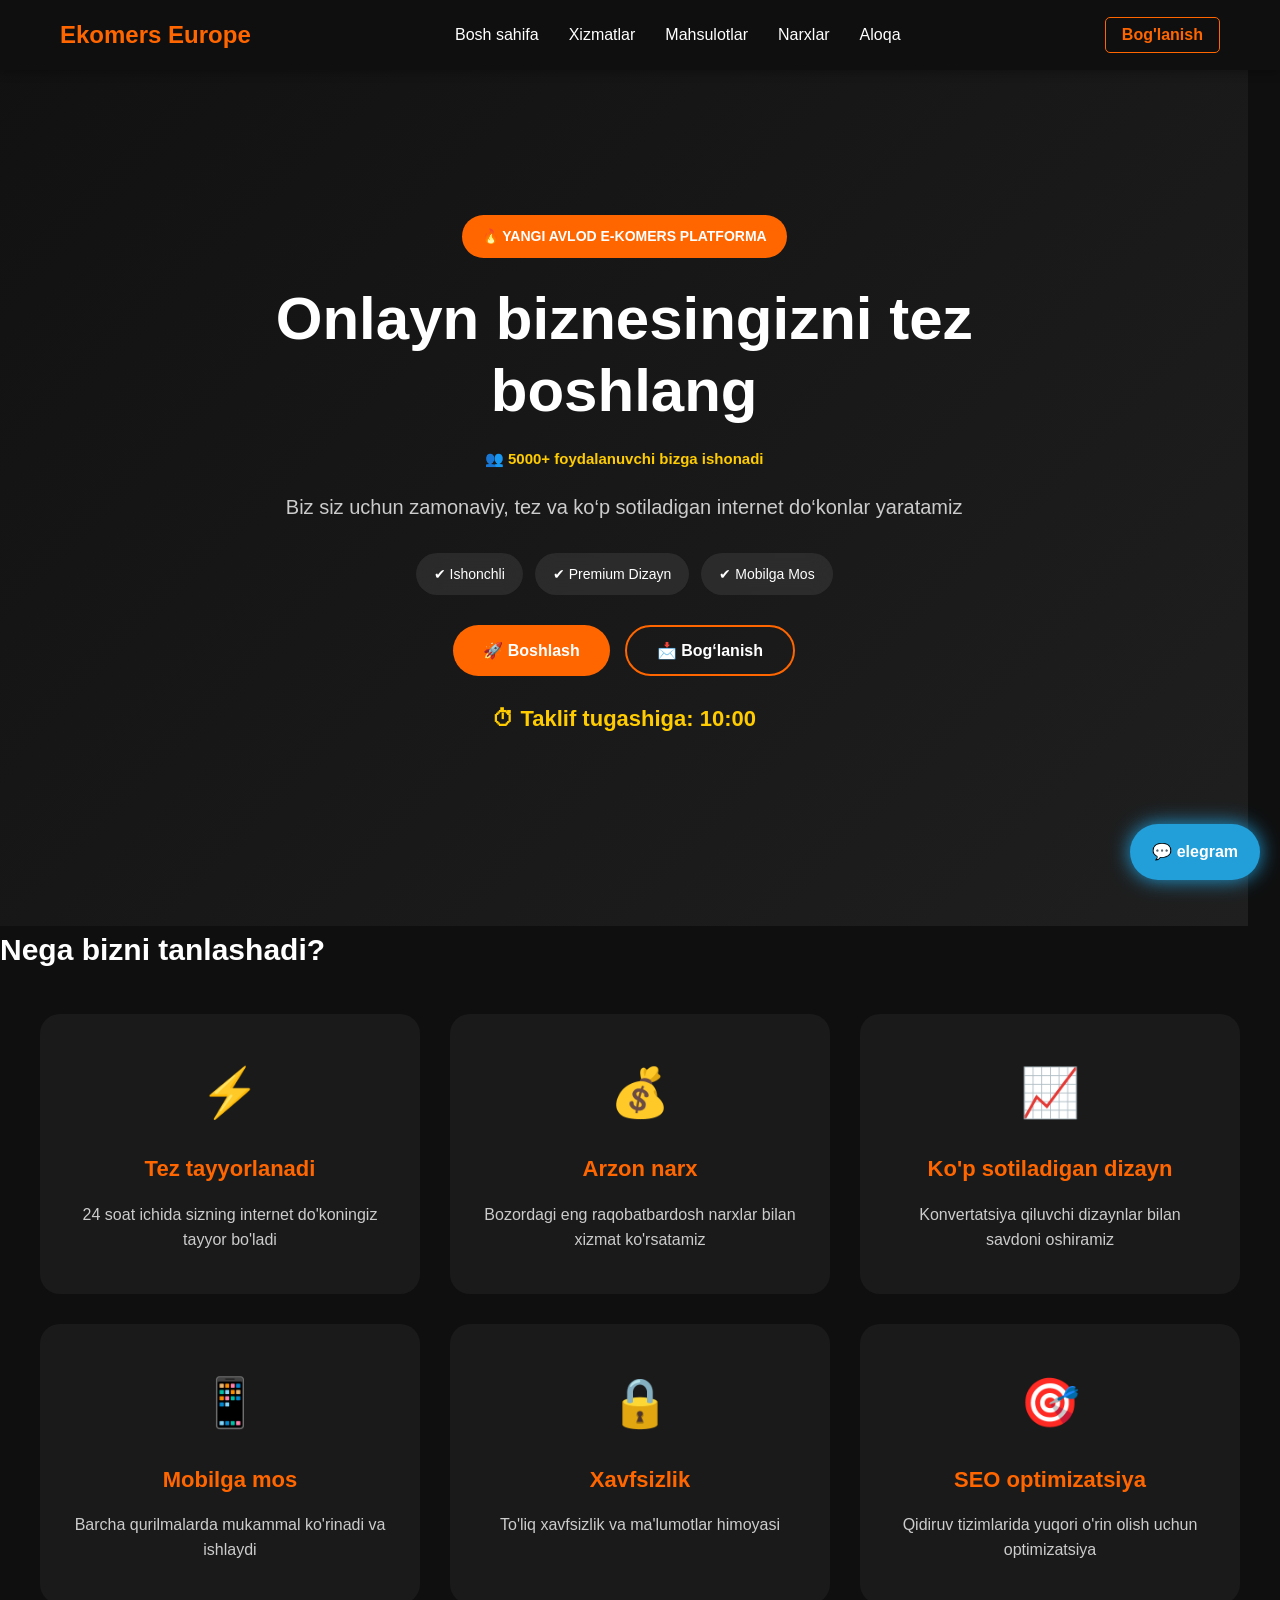
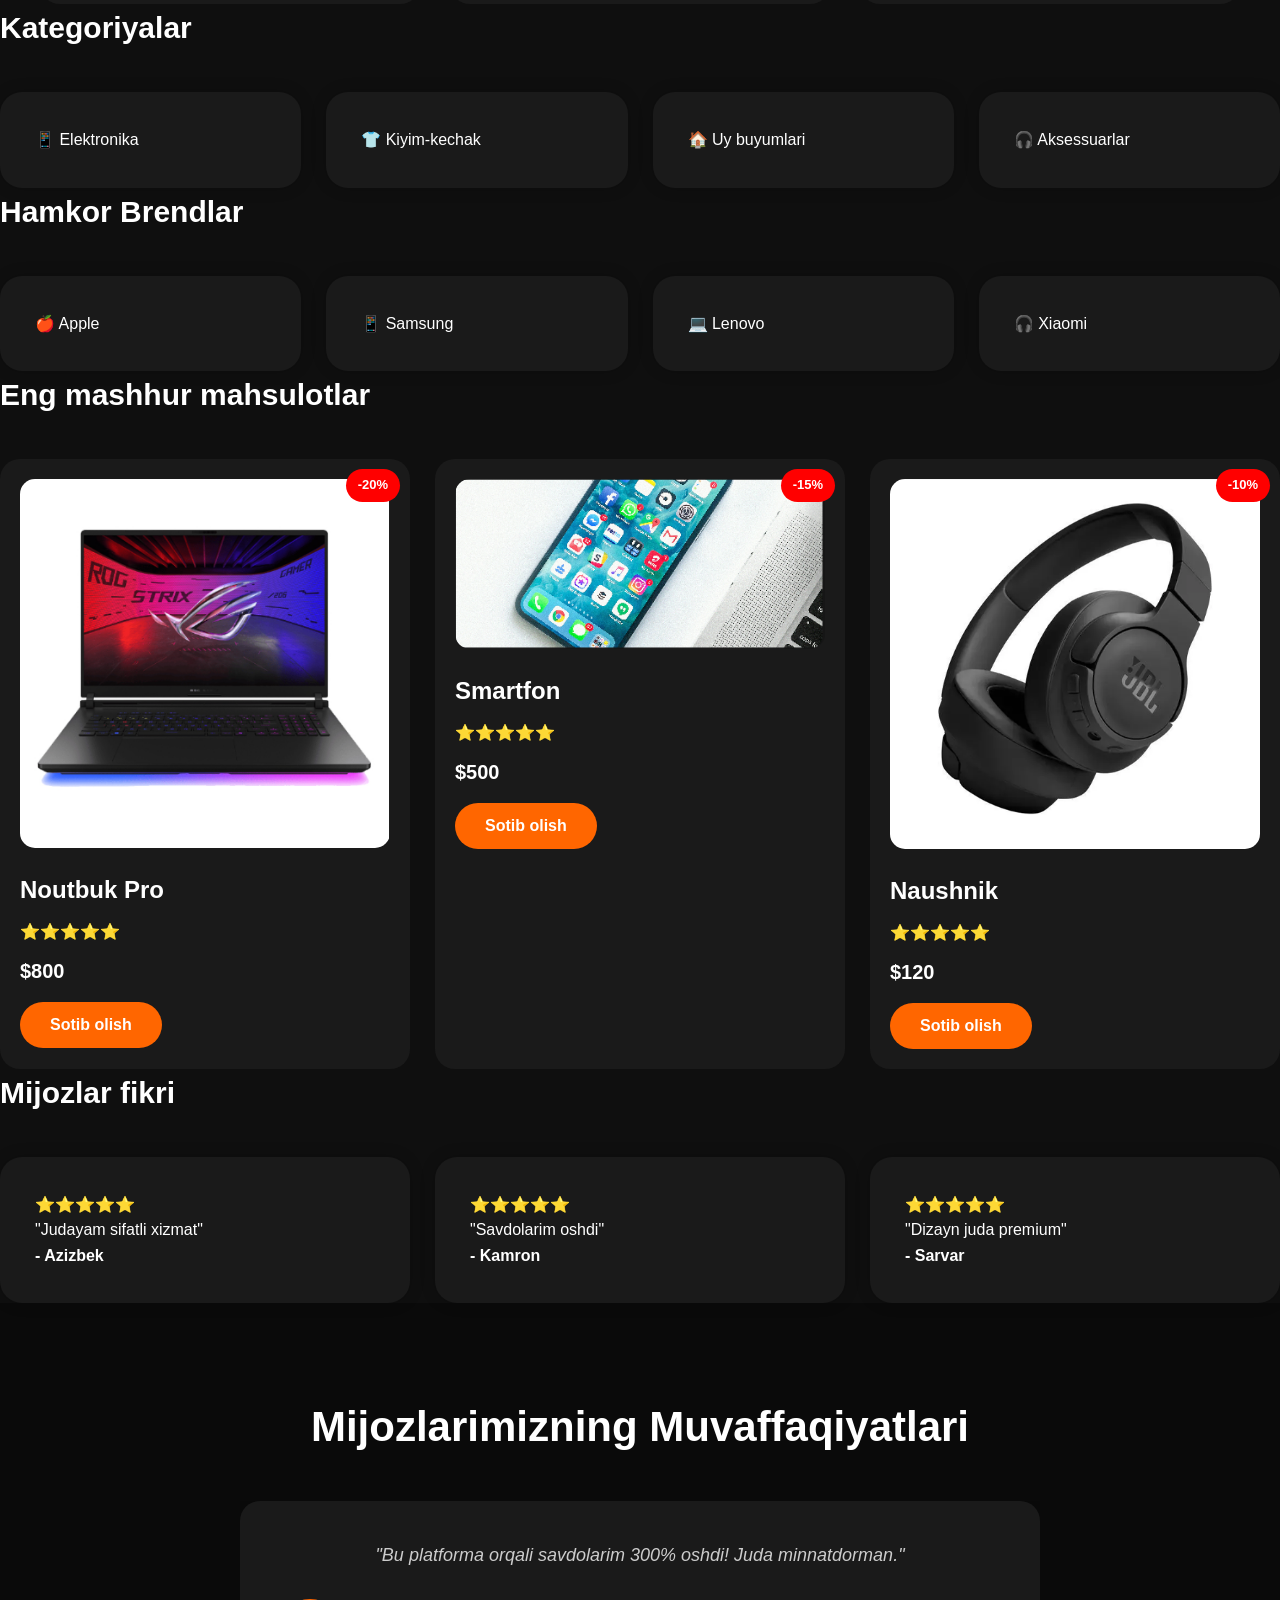
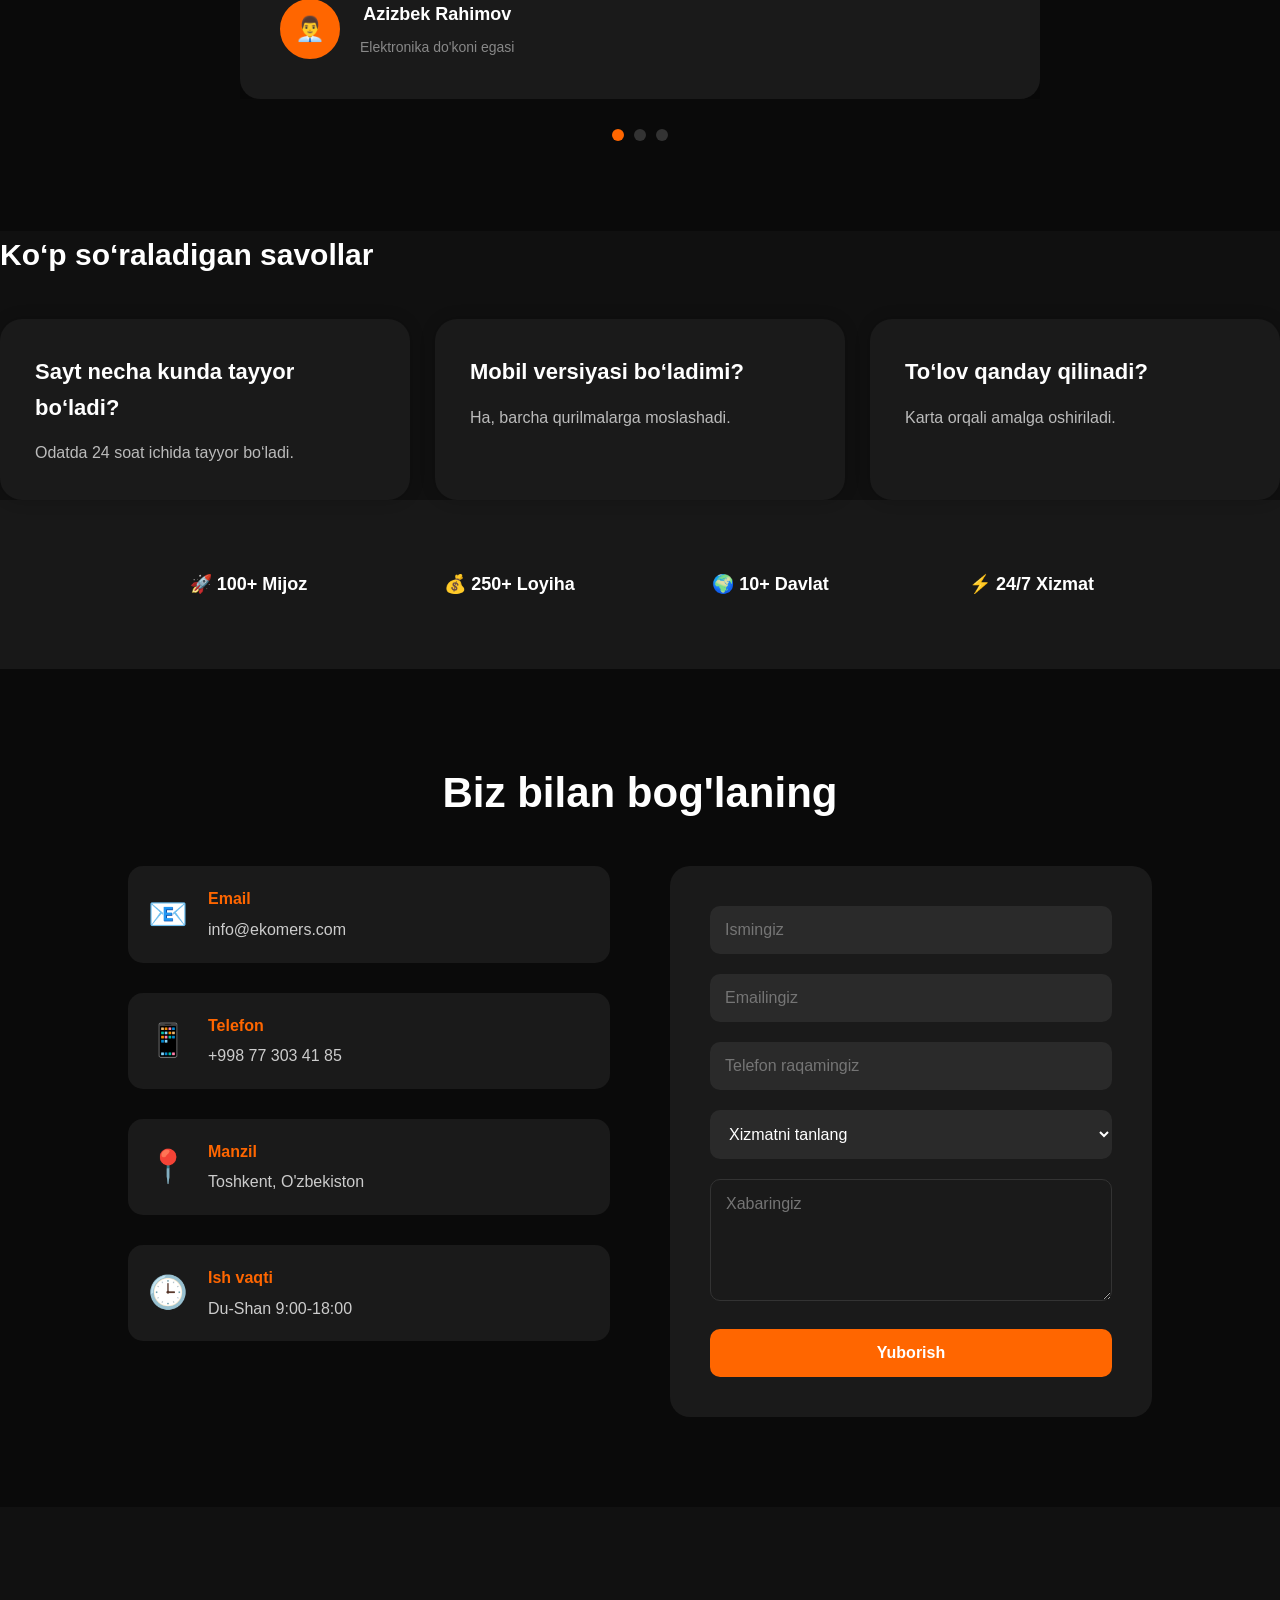
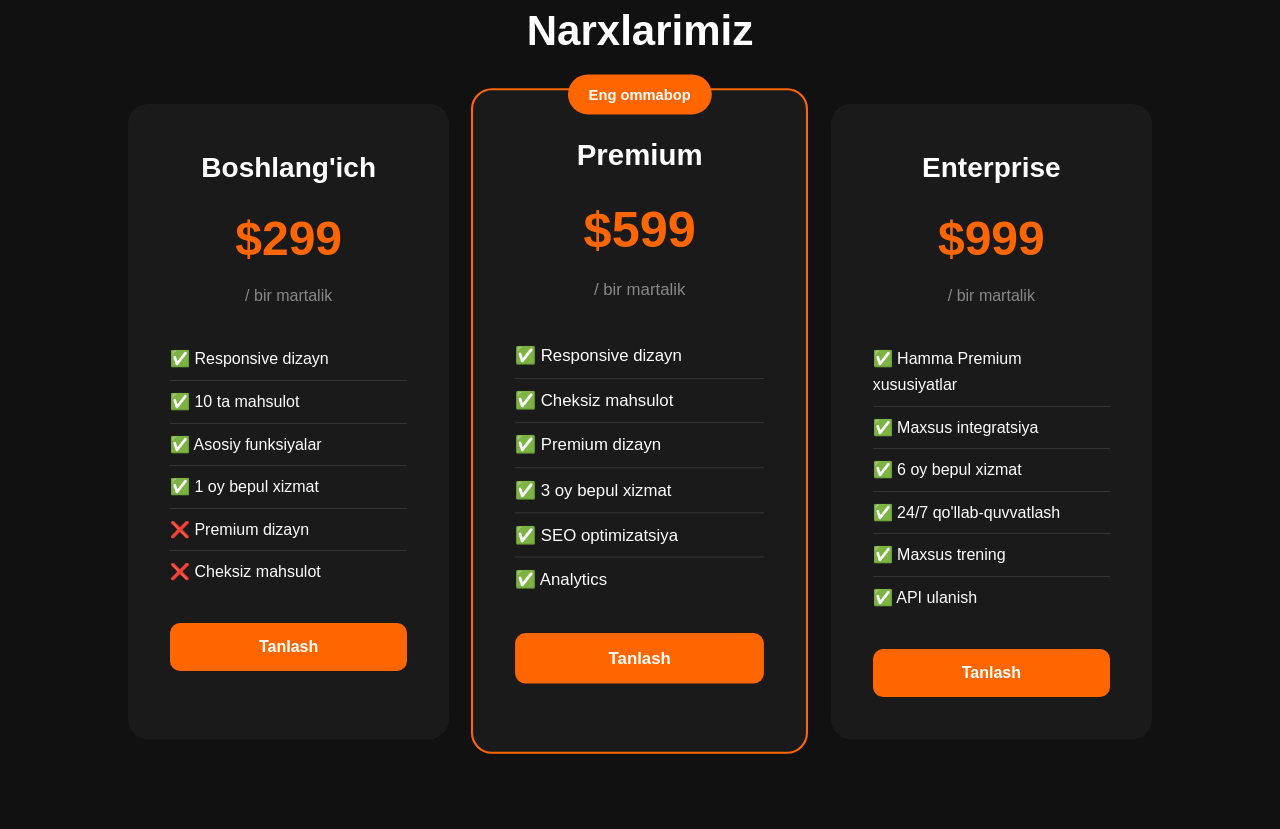
==== commit 49d250c9: "salom" ====
--- a/index.html
+++ b/index.html
@@ -486,7 +486,7 @@
   </section>
 
   <a href="#" class="telegram-btn">
-    💬 Telegram
+    💬 elegram
   </a>
 
   <!-- QO‘SHILDI -->
